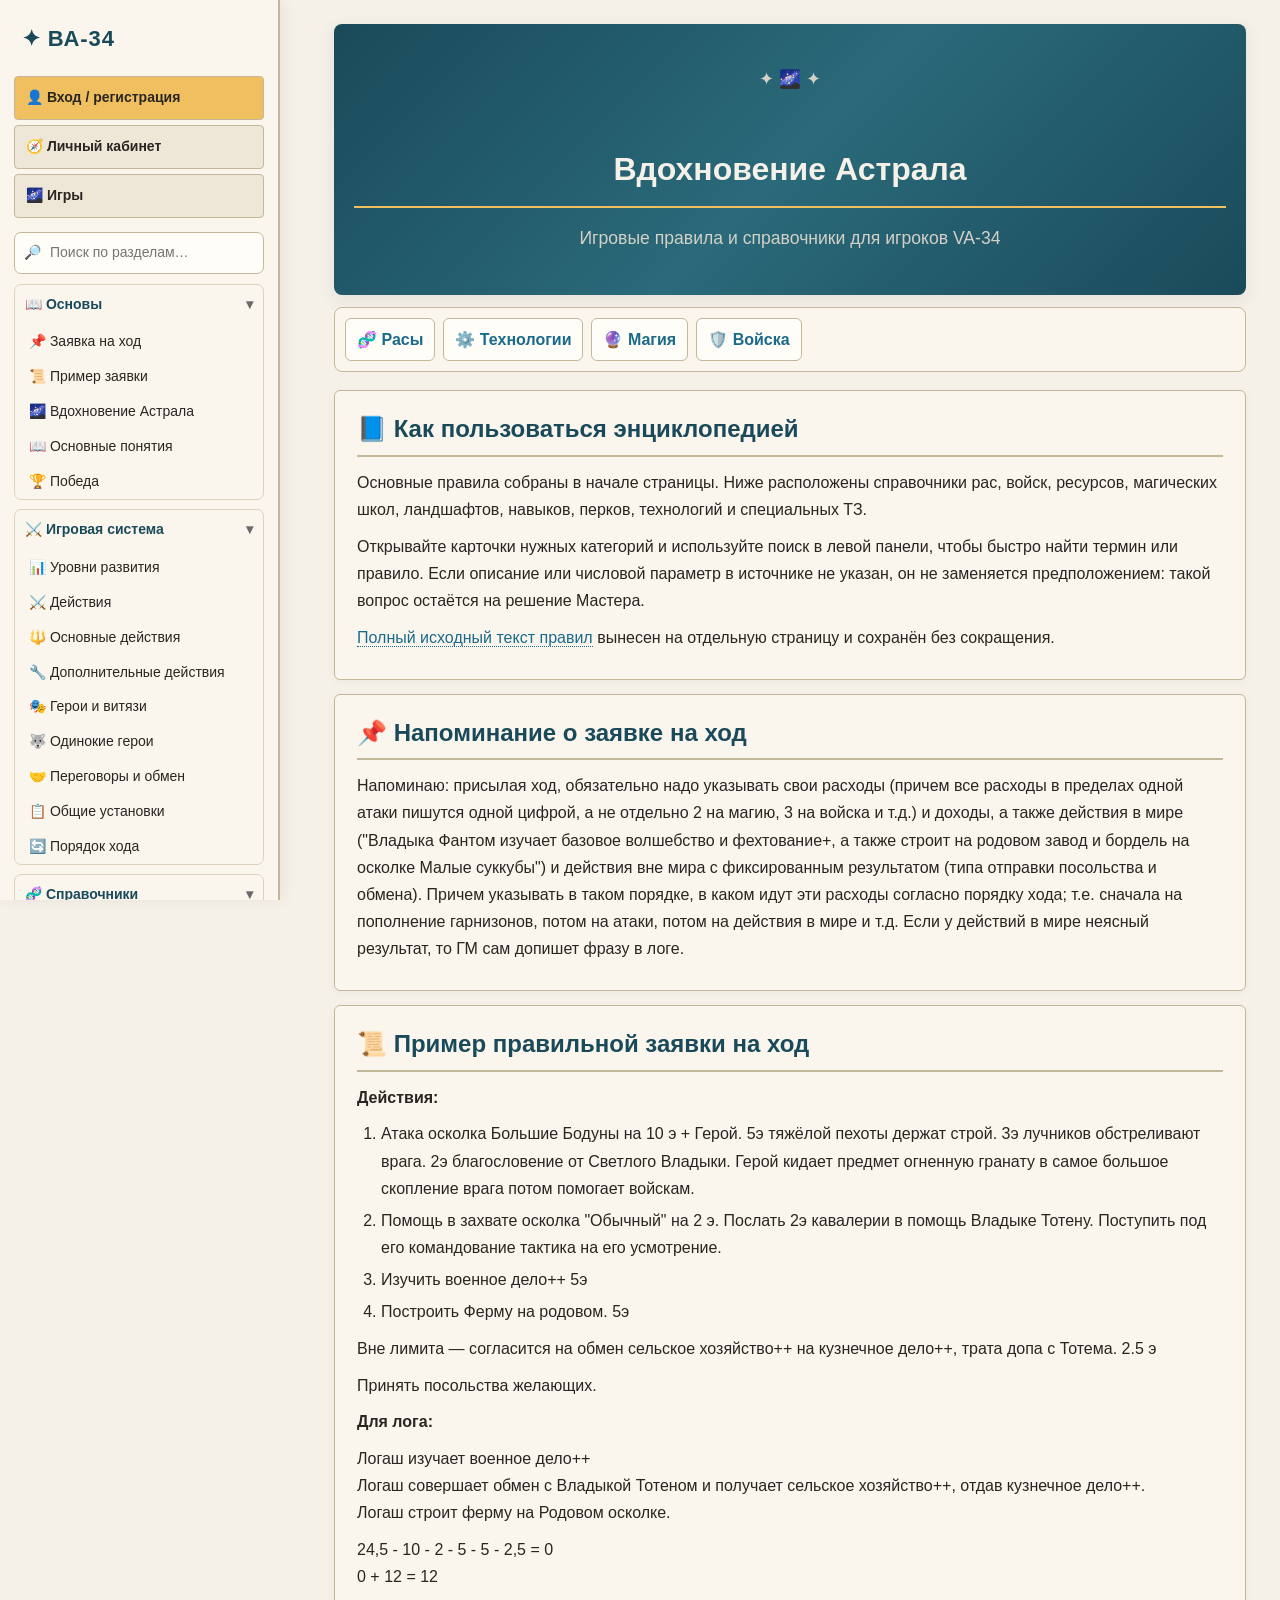
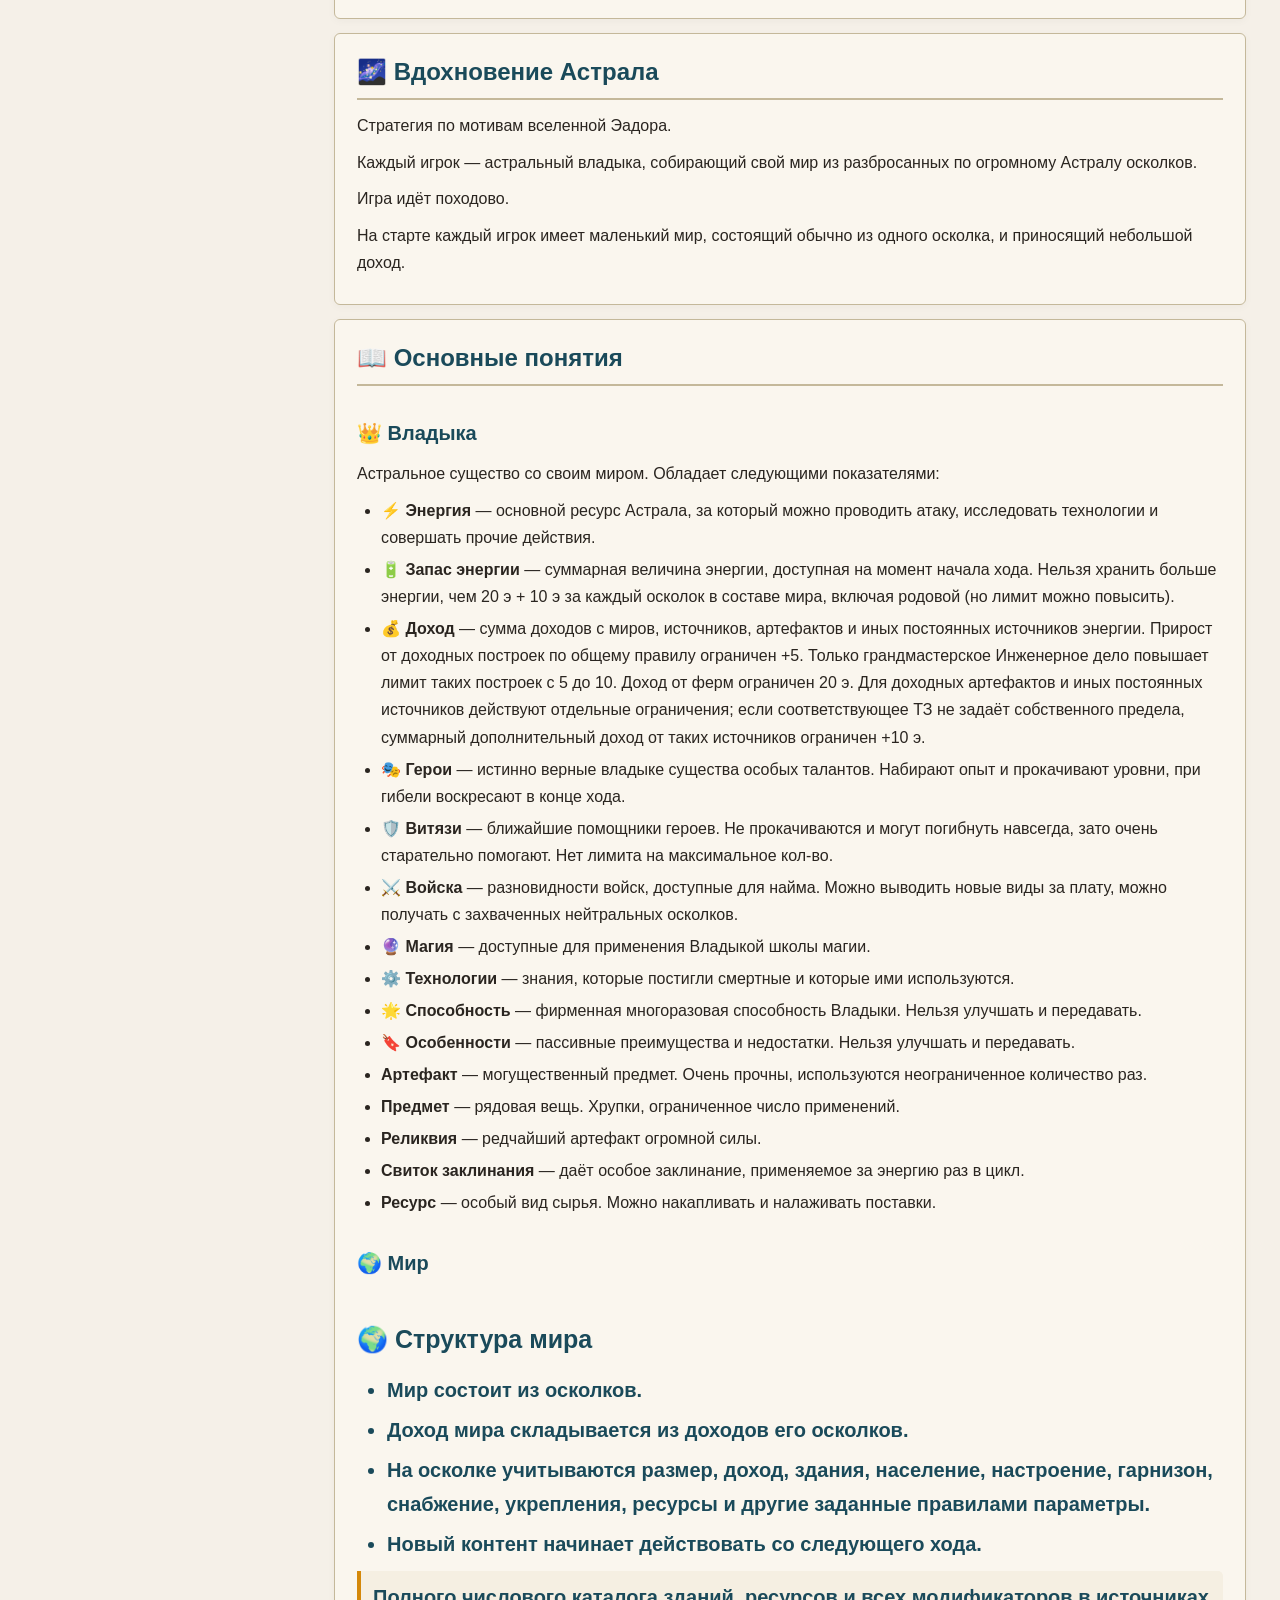
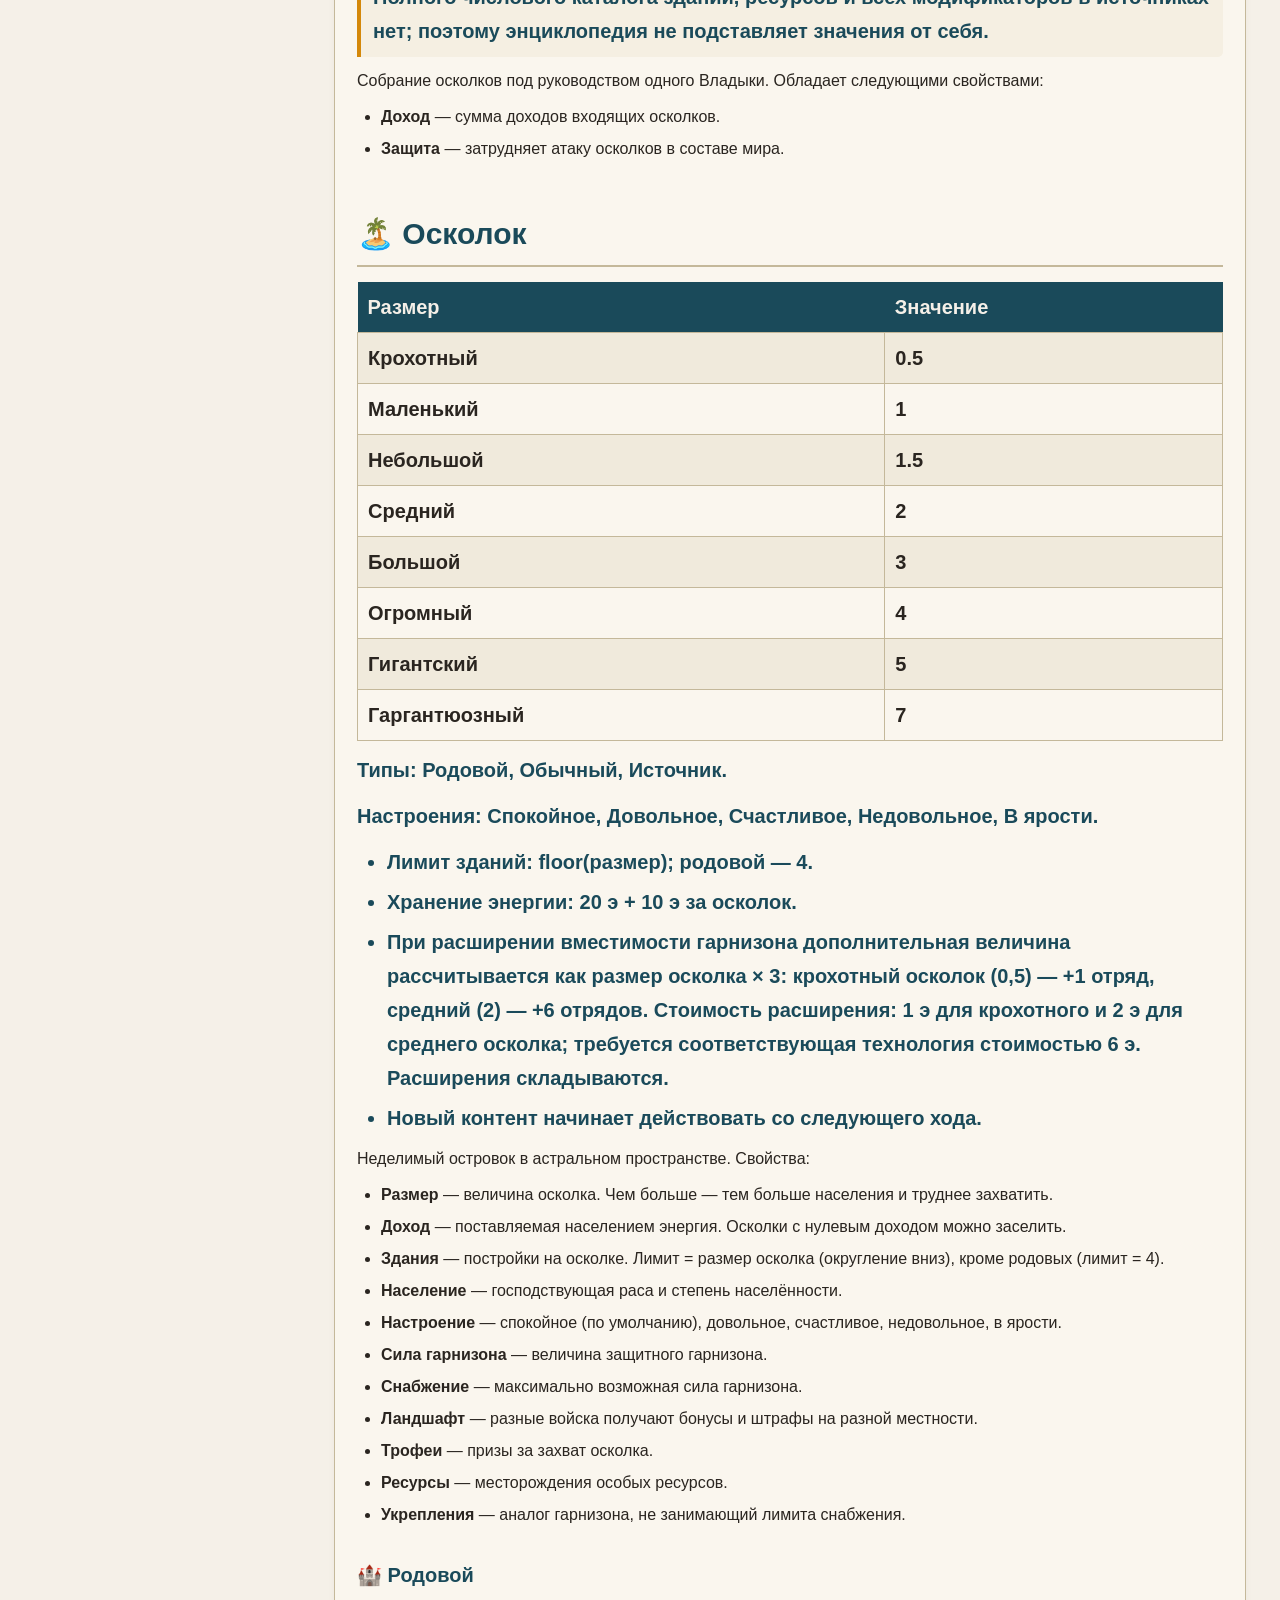
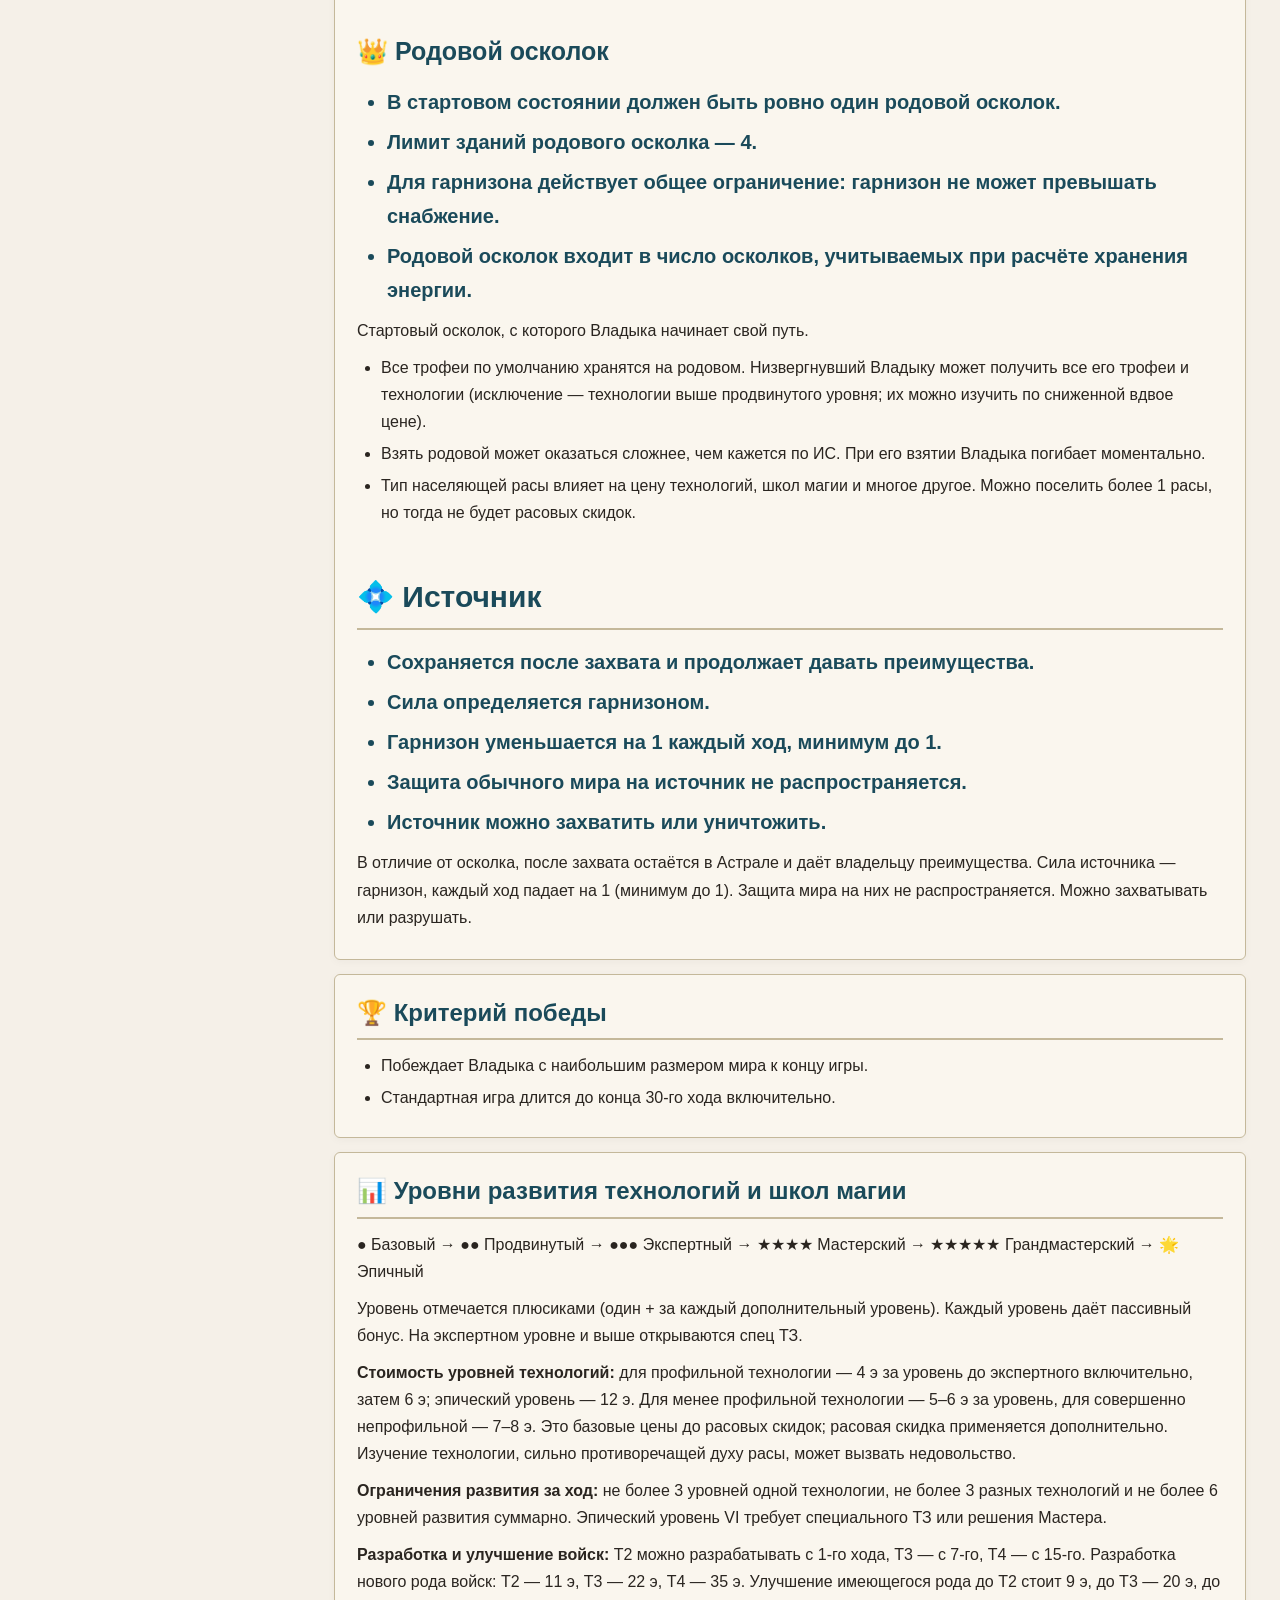
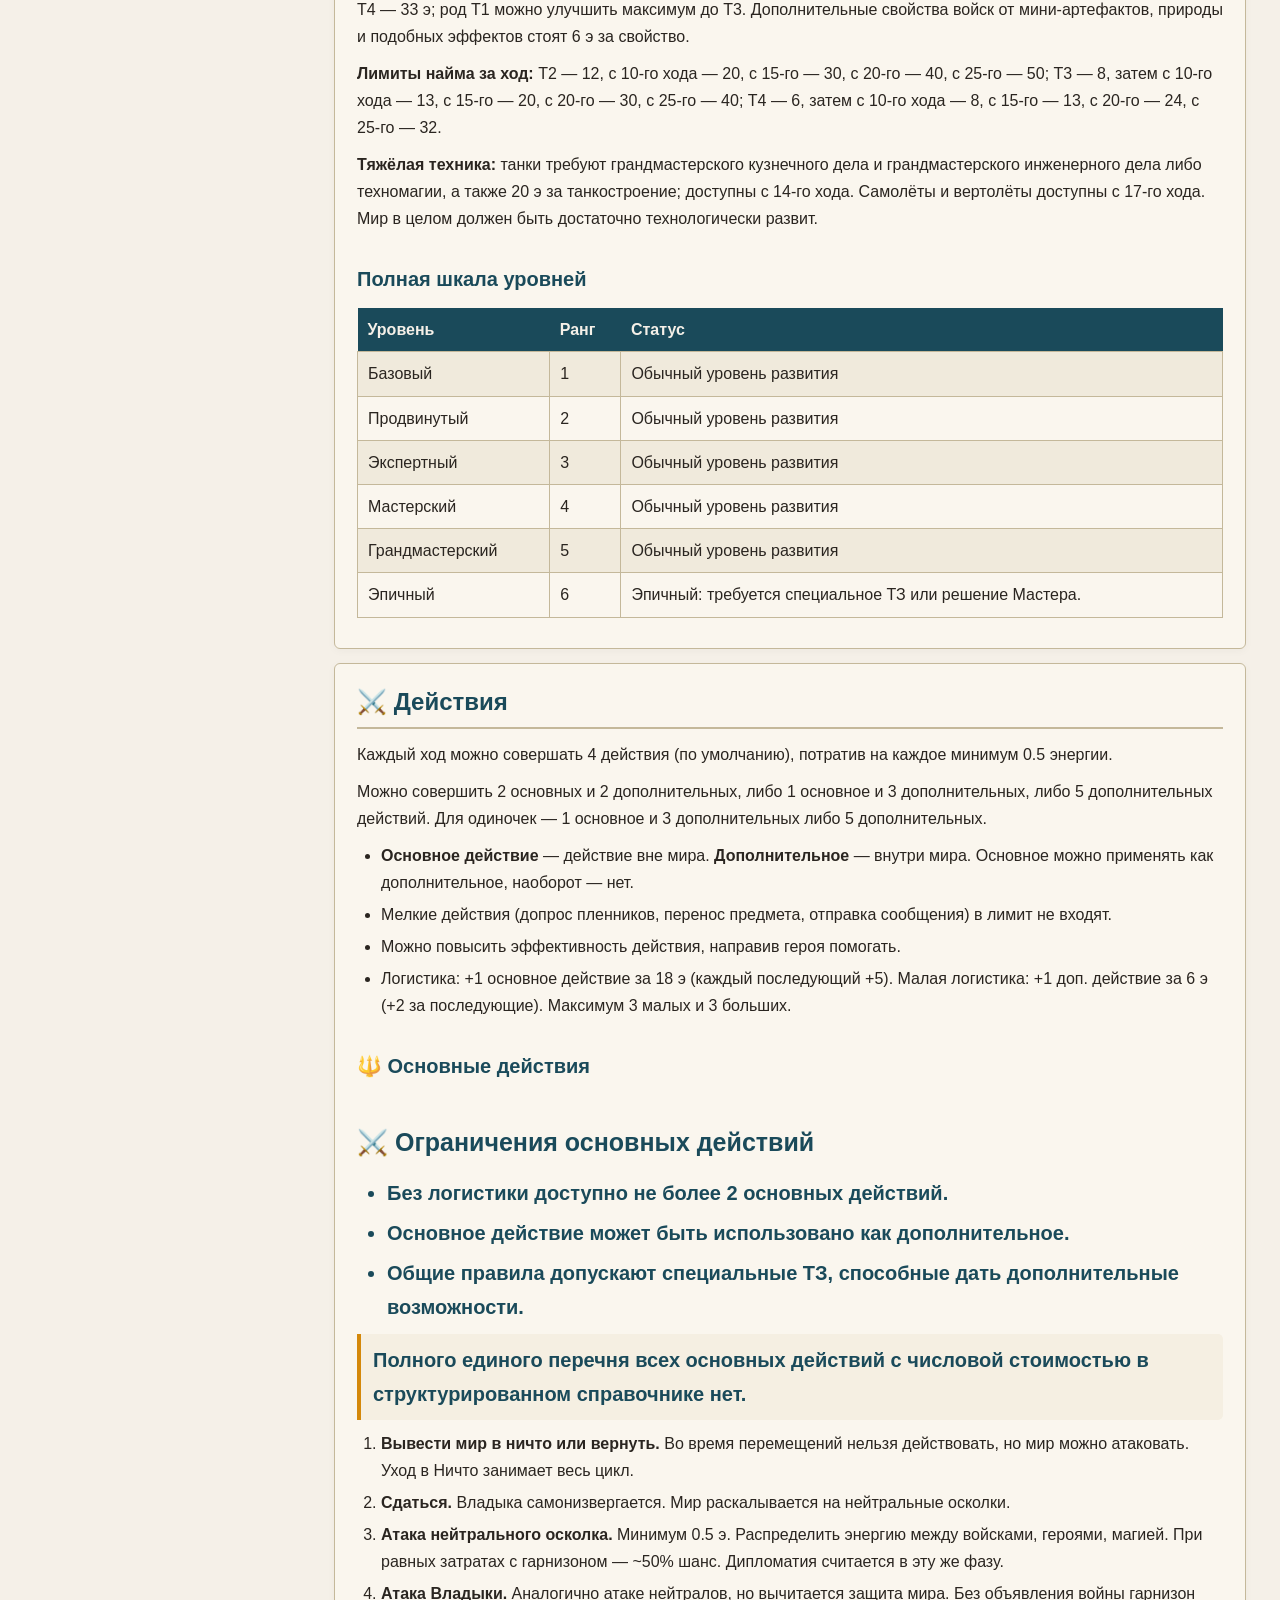
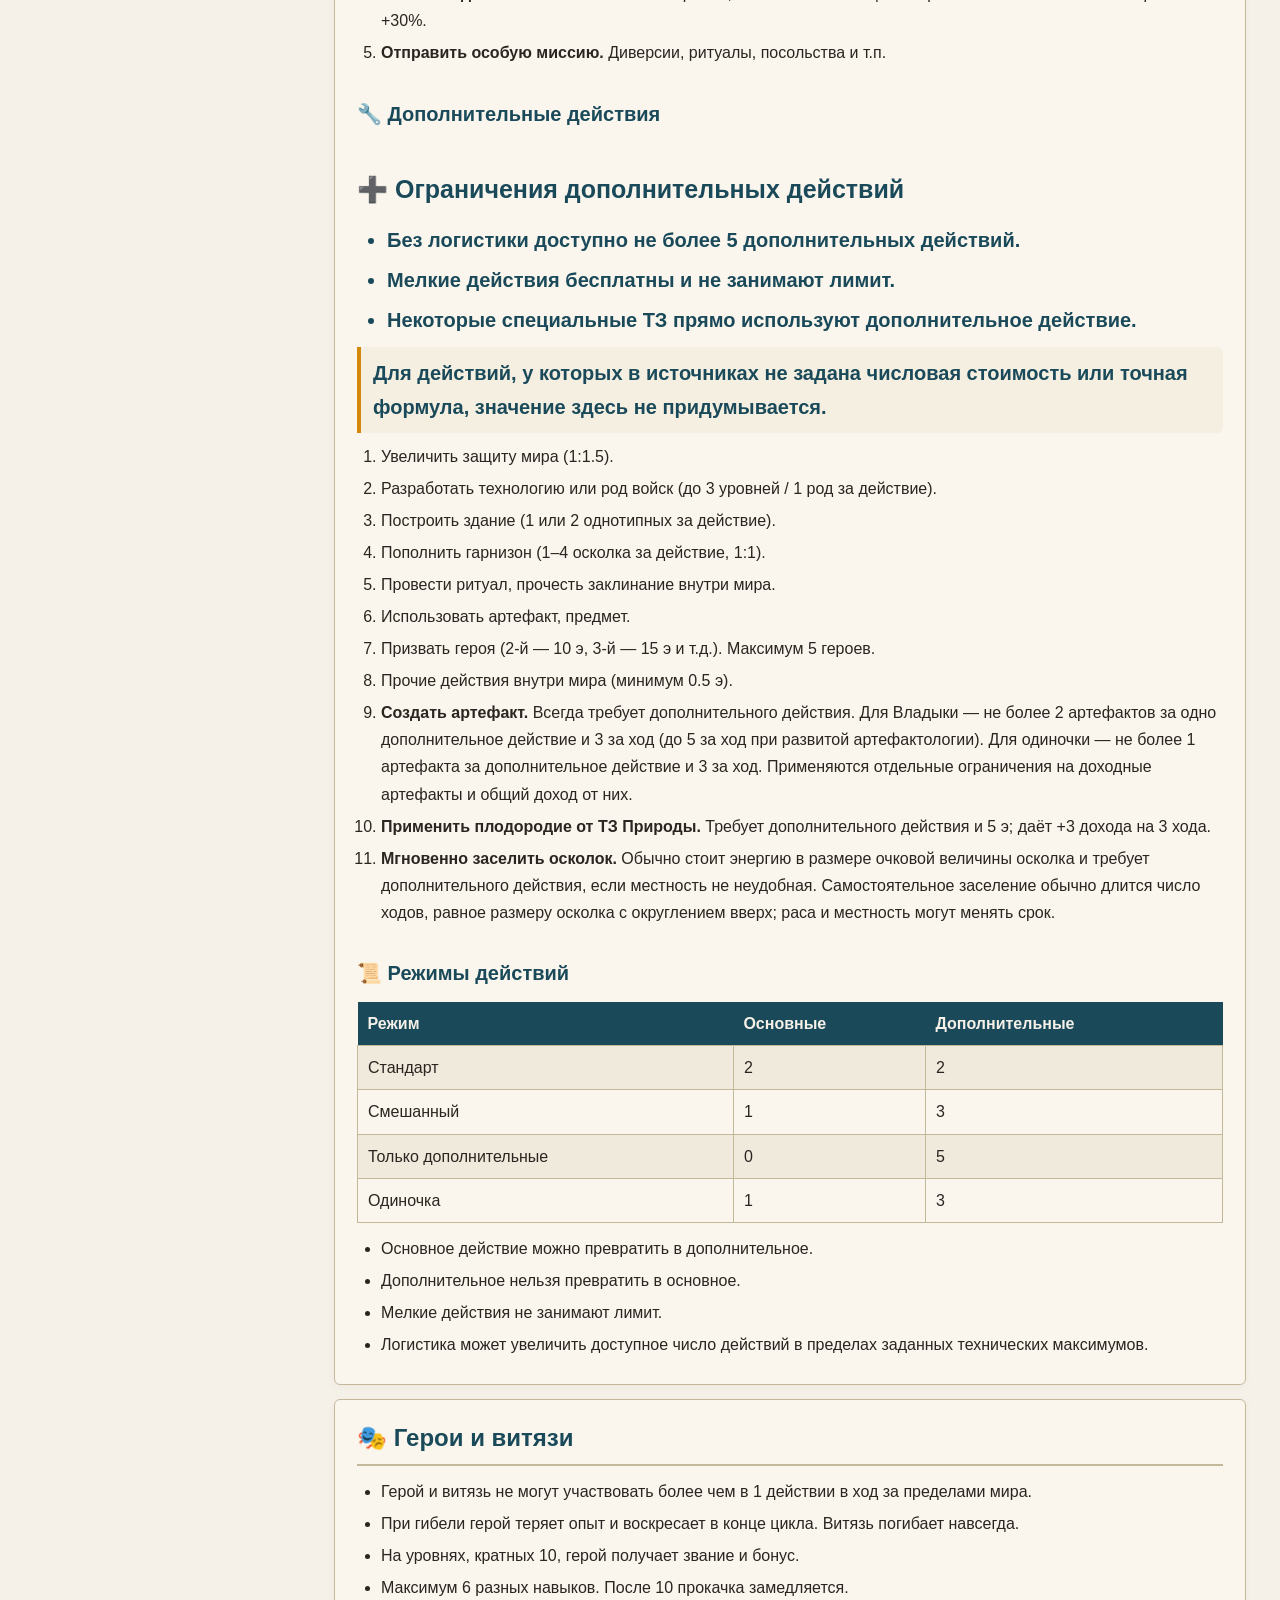
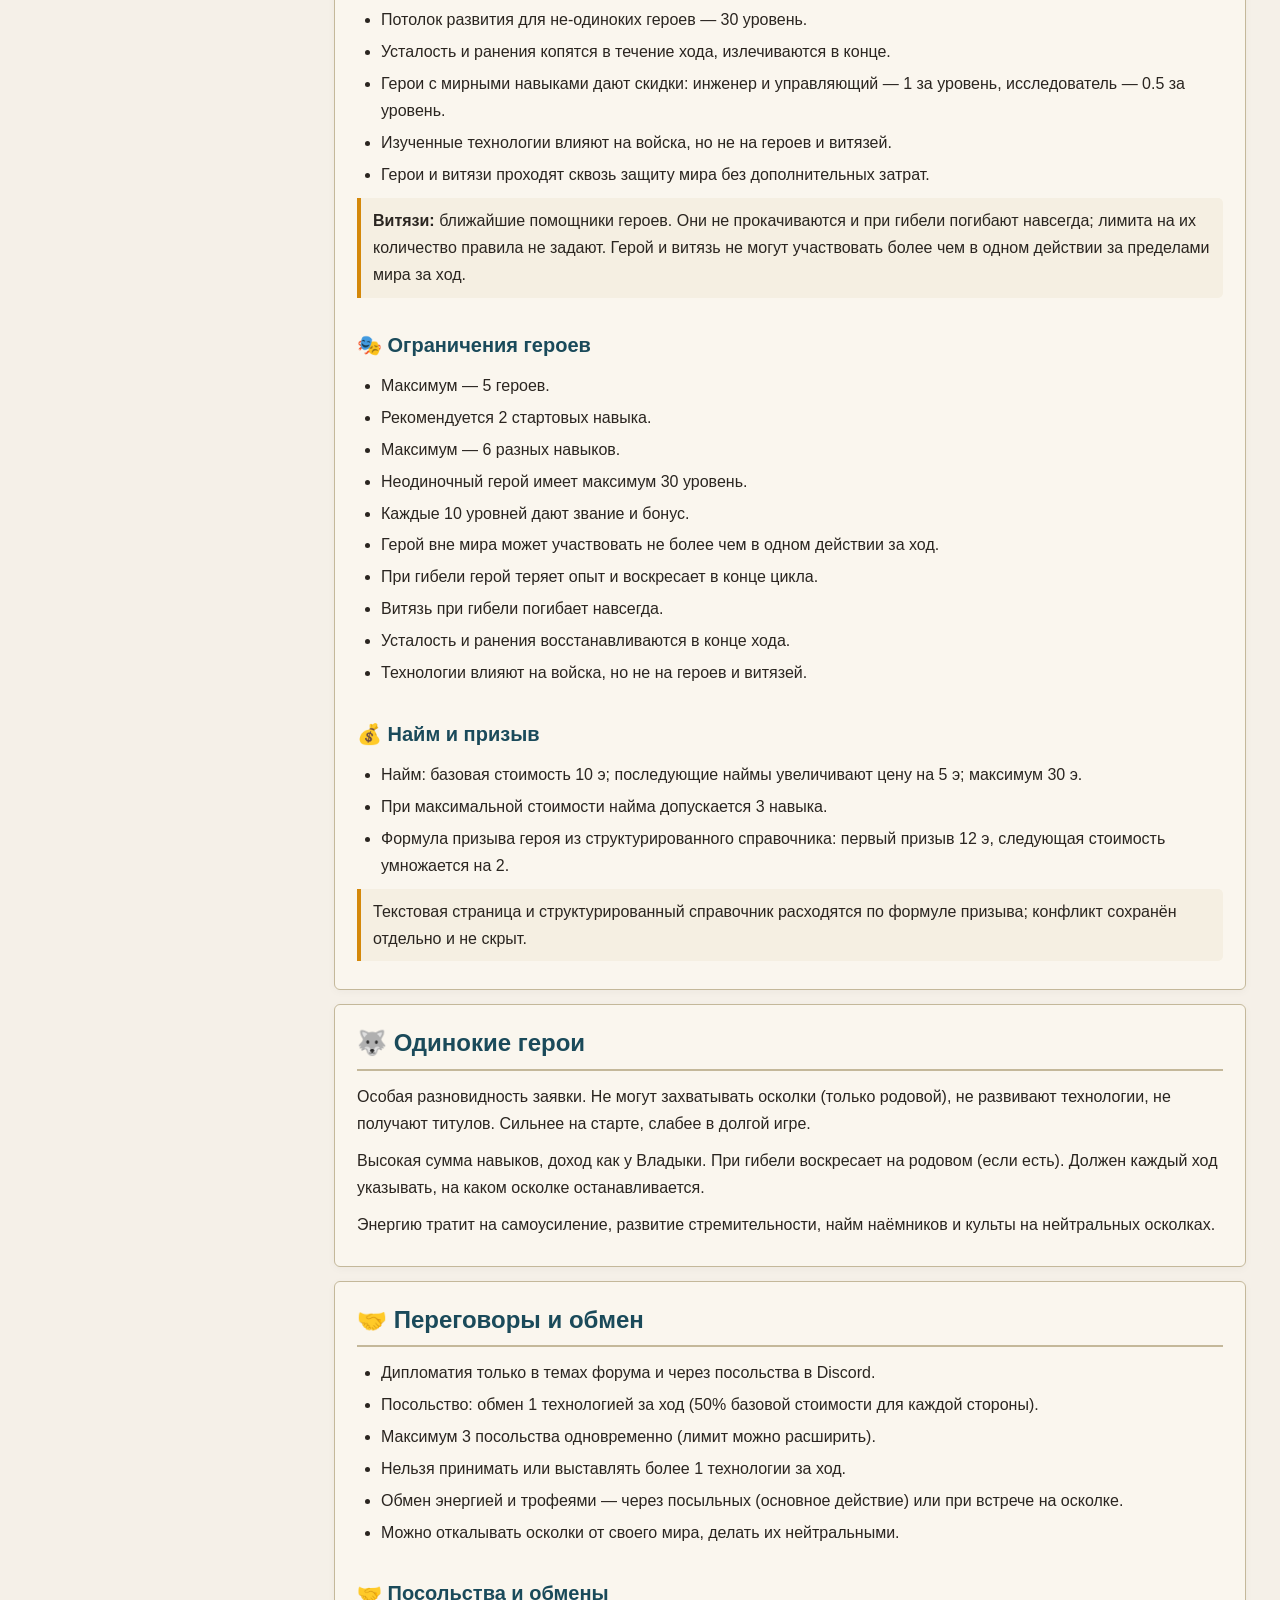
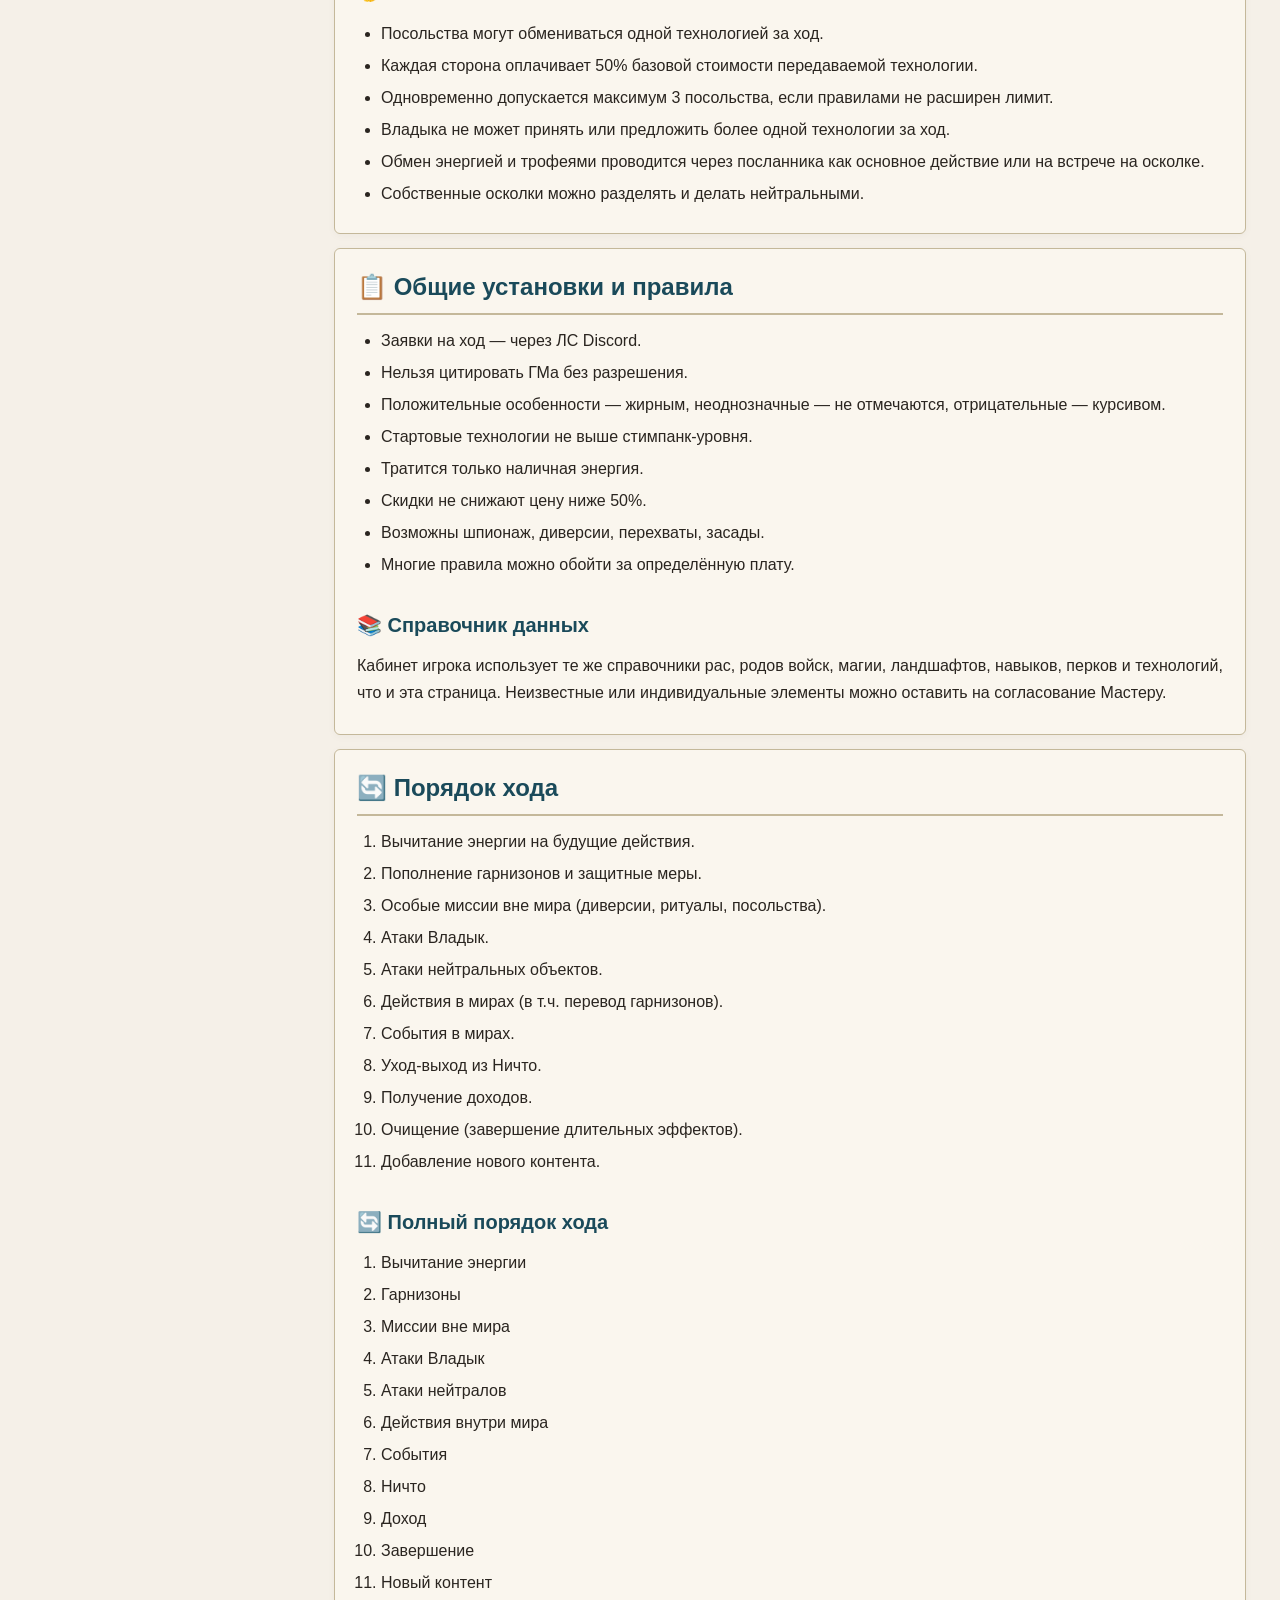
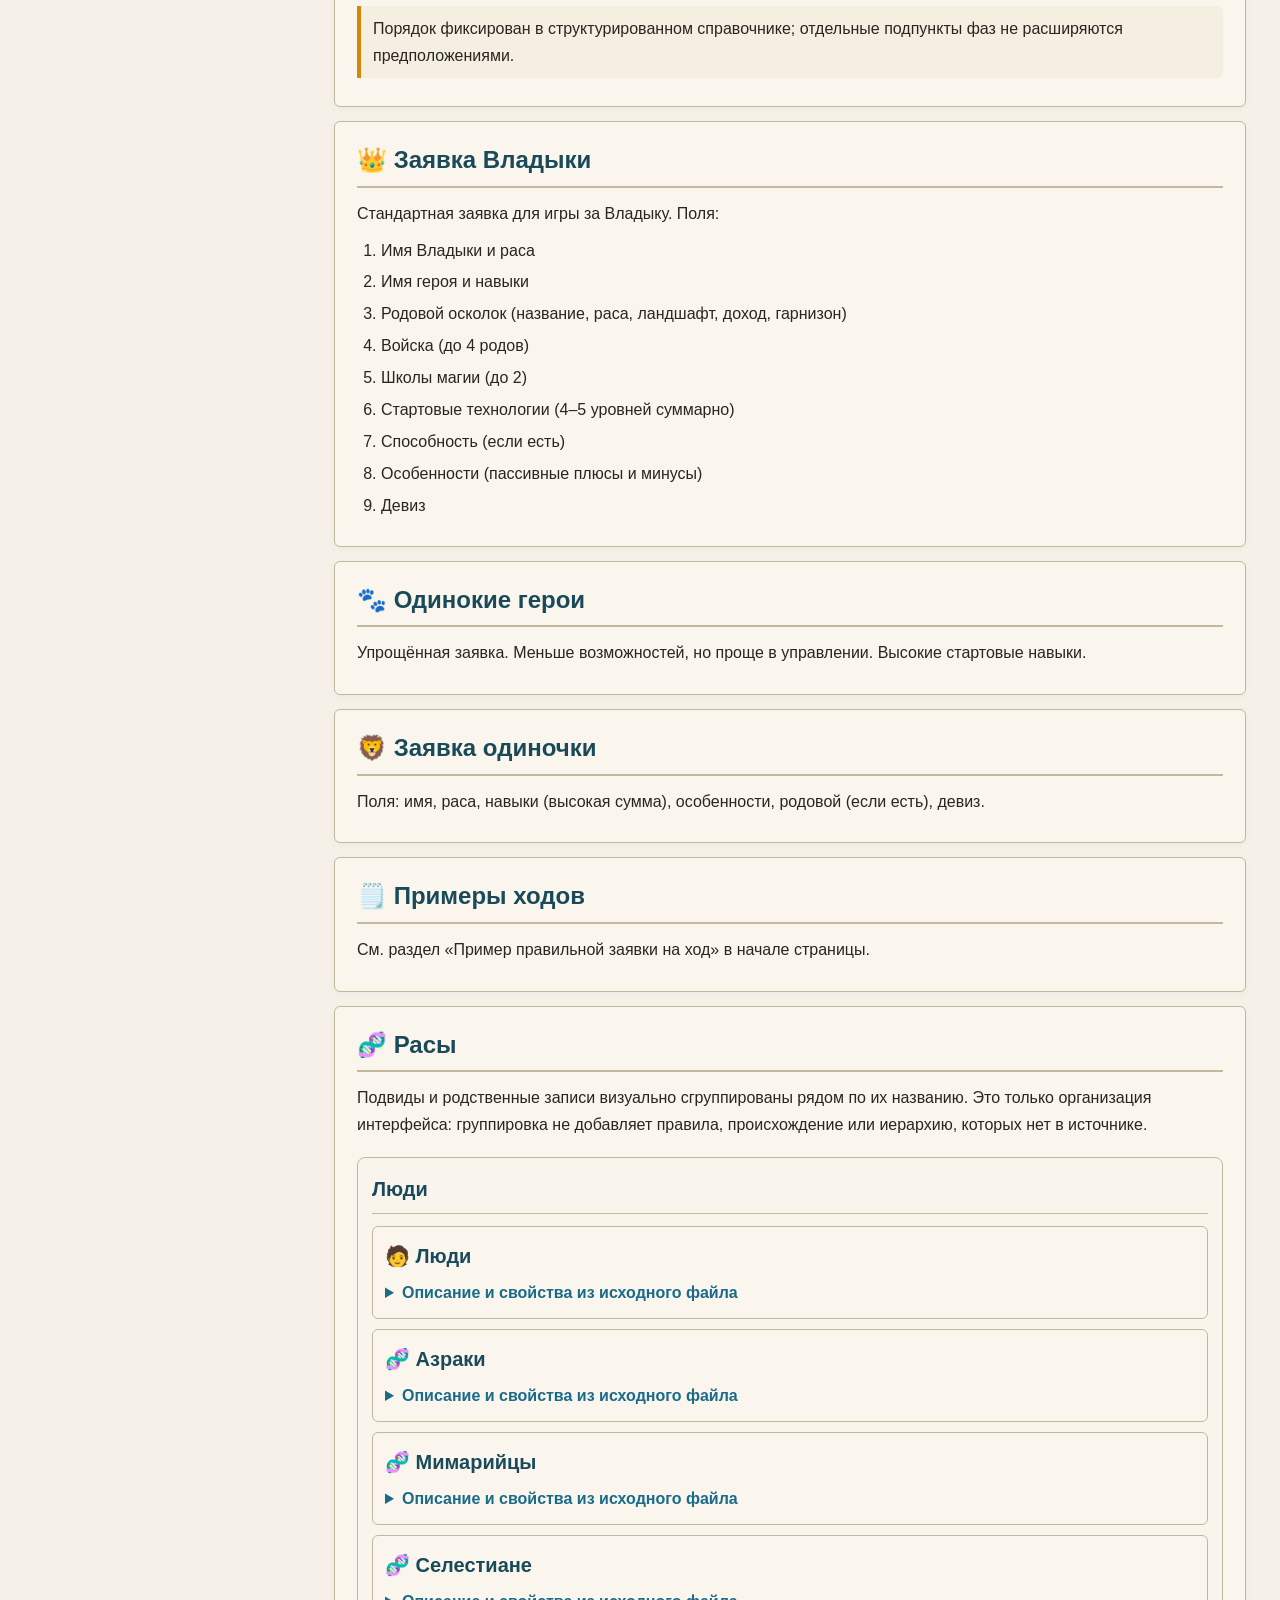
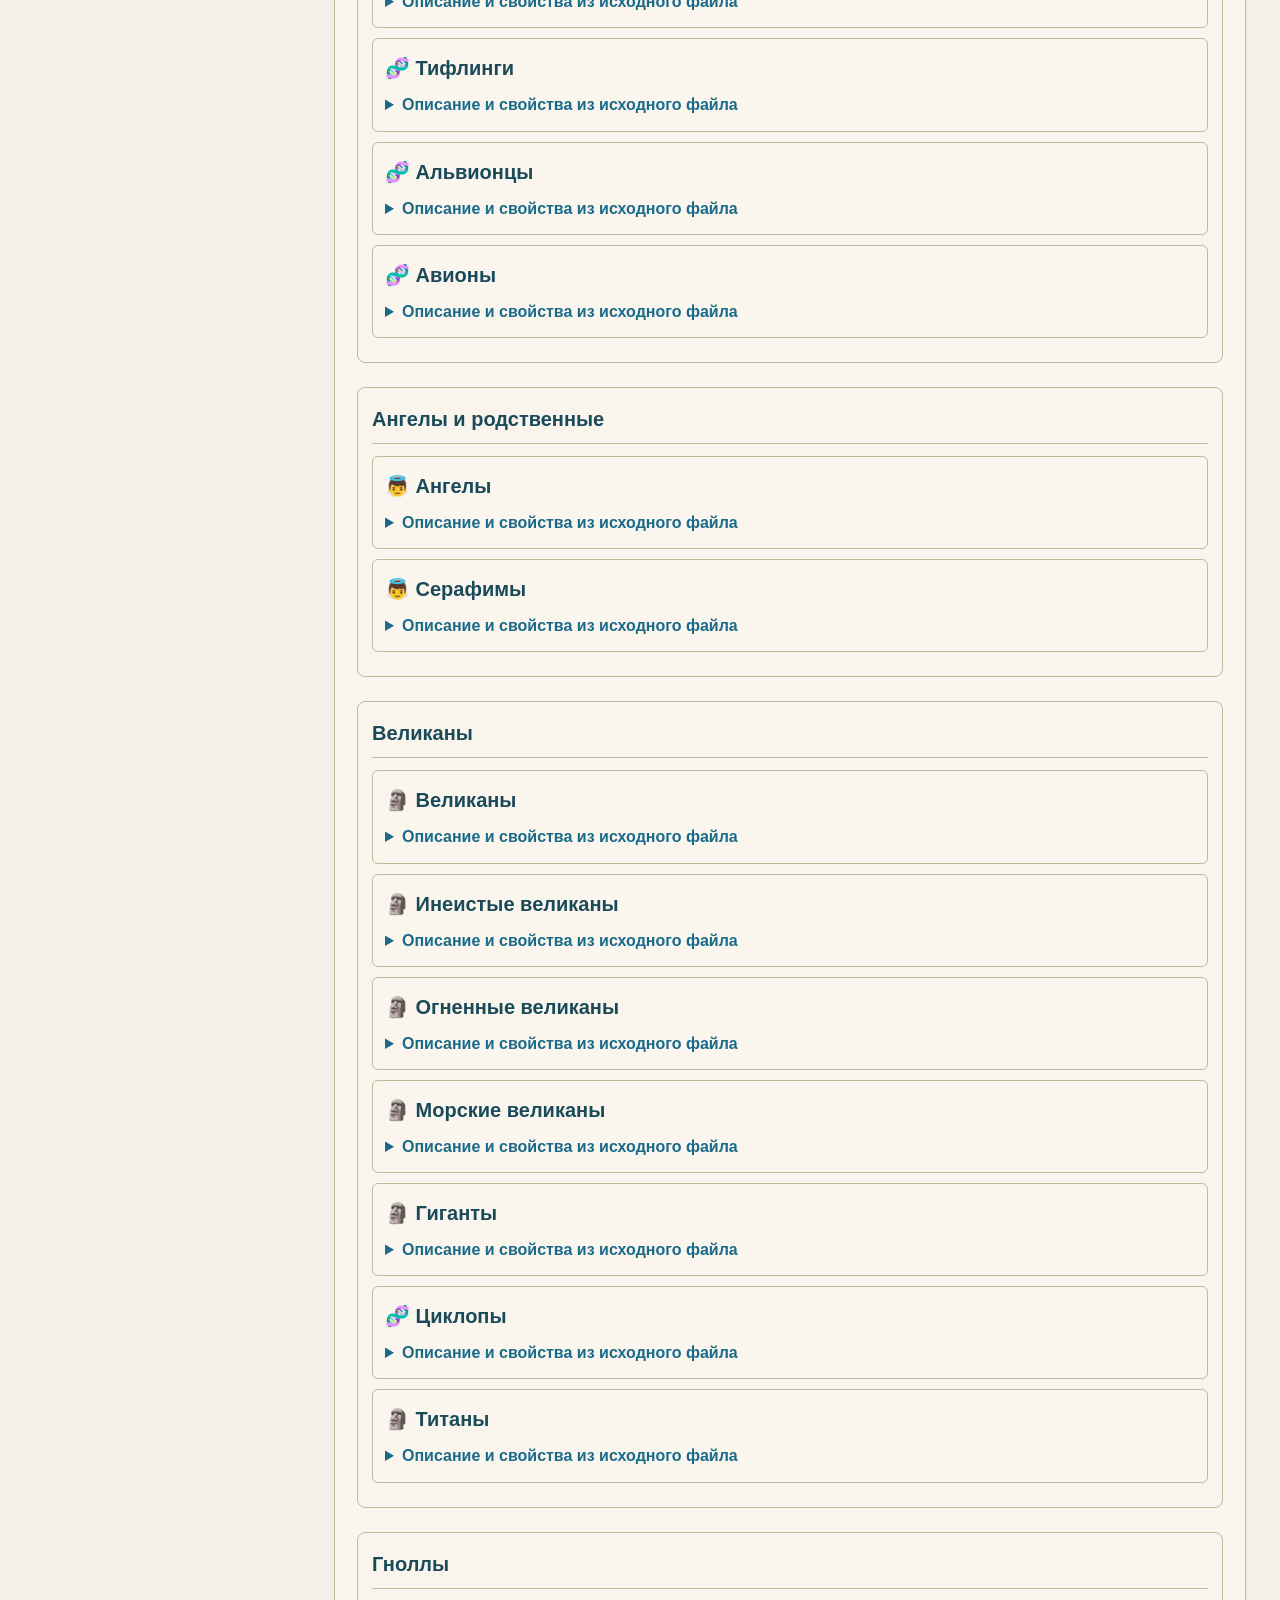
==== index.html @ 95bebc4e "Уточнить правила дохода и обновить версии скриптов" ====
<!DOCTYPE html>
<html lang="ru">
<head>
<meta charset="UTF-8">
<meta name="viewport" content="width=device-width, initial-scale=1.0">
<title>ВА-34 — Энциклопедия игрока</title>
<link rel="stylesheet" href="styles.css">
</head>
<body>
<button class="mobile-nav-toggle" type="button" aria-label="Открыть навигацию" aria-expanded="false">☰</button>

<!-- НАВИГАЦИЯ -->
<nav class="nav-panel">
  <div class="nav-brand">✦ ВА-34</div>
  <a class="nav-action nav-action-primary" href="auth.html">👤 Вход / регистрация</a>
  <a class="nav-action" href="cabinet.html">🧭 Личный кабинет</a>
  <a class="nav-action" href="games.html">🌌 Игры</a>

  <label class="nav-search">
    <span>🔎</span>
    <input id="navSearch" type="search" placeholder="Поиск по разделам…" autocomplete="off">
  </label>
  <div id="navSearchEmpty" class="nav-search-empty">Ничего не найдено</div>

  <details class="nav-group" open>
    <summary>📖 Основы</summary>
    <a href="#reminder">📌 Заявка на ход</a>
    <a href="#example">📜 Пример заявки</a>
    <a href="#intro">🌌 Вдохновение Астрала</a>
    <a href="#concepts">📖 Основные понятия</a>
    <a href="#victory">🏆 Победа</a>
  </details>

  <details class="nav-group" open>
    <summary>⚔️ Игровая система</summary>
    <a href="#techlevels">📊 Уровни развития</a>
    <a href="#actions">⚔️ Действия</a>
    <a href="#mainactions">🔱 Основные действия</a>
    <a href="#extraactions">🔧 Дополнительные действия</a>
    <a href="#heroes">🎭 Герои и витязи</a>
    <a href="#loners">🐺 Одинокие герои</a>
    <a href="#diplo">🤝 Переговоры и обмен</a>
    <a href="#general">📋 Общие установки</a>
    <a href="#order">🔄 Порядок хода</a>
  </details>

  <details class="nav-group" open>
    <summary>🧬 Справочники</summary>
    <a href="#races">🧬 Расы</a>
    <a href="#troops">🛡️ Рода войск</a>
    <a href="#resources">💎 Ресурсы</a>
    <a href="#magic">🔮 Школы магии</a>
    <a href="#terrain">🌲 Ландшафт</a>
    <a href="#skills">⚡ Навыки героев</a>
    <a href="#perks">✨ Перки героев</a>
    <a href="#tech">⚙️ Технологии</a>
    <a href="#special-tz">🧩 Специальные ТЗ</a>
  </details>

  <details class="nav-group">
    <summary>📚 Источники</summary>
    <a href="source.html">📖 Полный исходный текст</a>
  </details>
</nav>

<!-- ОСНОВНОЙ КОНТЕНТ -->
<div class="main-content">

<!-- ШАПКА -->
<div class="header-block">
  <p>✦ 🌌 ✦</p>
  <h1>Вдохновение Астрала</h1>
  <p>Игровые правила и справочники для игроков VA-34</p>
</div><div class="quick-nav" aria-label="Быстрый доступ">
  <a href="#races">🧬 Расы</a>
  <a href="#tech">⚙️ Технологии</a>
  <a href="#magic">🔮 Магия</a>
  <a href="#troops">🛡️ Войска</a>
</div>


<section id="guide" class="section">
<h2>📘 Как пользоваться энциклопедией</h2>
<p>Основные правила собраны в начале страницы. Ниже расположены справочники рас, войск, ресурсов, магических школ, ландшафтов, навыков, перков, технологий и специальных ТЗ.</p>
<p>Открывайте карточки нужных категорий и используйте поиск в левой панели, чтобы быстро найти термин или правило. Если описание или числовой параметр в источнике не указан, он не заменяется предположением: такой вопрос остаётся на решение Мастера.</p>
<p><a href="source.html">Полный исходный текст правил</a> вынесен на отдельную страницу и сохранён без сокращения.</p>
</section>

<!-- НАПОМИНАНИЕ -->
<section id="reminder" class="section">
<h2>📌 Напоминание о заявке на ход</h2>
<p>Напоминаю: присылая ход, обязательно надо указывать свои расходы (причем все расходы в пределах одной атаки пишутся одной цифрой, а не отдельно 2 на магию, 3 на войска и т.д.) и доходы, а также действия в мире ("Владыка Фантом изучает базовое волшебство и фехтование+, а также строит на родовом завод и бордель на осколке Малые суккубы") и действия вне мира с фиксированным результатом (типа отправки посольства и обмена). Причем указывать в таком порядке, в каком идут эти расходы согласно порядку хода; т.е. сначала на пополнение гарнизонов, потом на атаки, потом на действия в мире и т.д. Если у действий в мире неясный результат, то ГМ сам допишет фразу в логе.</p>
</section>

<!-- ПРИМЕР ЗАЯВКИ -->
<section id="example" class="section">
<h2>📜 Пример правильной заявки на ход</h2>
<p><strong>Действия:</strong></p>
<ol>
<li>Атака осколка Большие Бодуны на 10 э + Герой. 5э тяжёлой пехоты держат строй. 3э лучников обстреливают врага. 2э благословение от Светлого Владыки. Герой кидает предмет огненную гранату в самое большое скопление врага потом помогает войскам.</li>
<li>Помощь в захвате осколка "Обычный" на 2 э. Послать 2э кавалерии в помощь Владыке Тотену. Поступить под его командование тактика на его усмотрение.</li>
<li>Изучить военное дело++ 5э</li>
<li>Построить Ферму на родовом. 5э</li>
</ol>
<p>Вне лимита — согласится на обмен сельское хозяйство++ на кузнечное дело++, трата допа с Тотема. 2.5 э</p>
<p>Принять посольства желающих.</p>
<p><strong>Для лога:</strong></p>
<p>Логаш изучает военное дело++<br>
Логаш совершает обмен с Владыкой Тотеном и получает сельское хозяйство++, отдав кузнечное дело++.<br>
Логаш строит ферму на Родовом осколке.</p>
<p>24,5 - 10 - 2 - 5 - 5 - 2,5 = 0<br>
0 + 12 = 12</p>
</section>

<!-- ВВЕДЕНИЕ -->
<section id="intro" class="section">
<h2>🌌 Вдохновение Астрала</h2>
<p>Стратегия по мотивам вселенной Эадора.</p>
<p>Каждый игрок — астральный владыка, собирающий свой мир из разбросанных по огромному Астралу осколков.</p>
<p>Игра идёт походово.</p>
<p>На старте каждый игрок имеет маленький мир, состоящий обычно из одного осколка, и приносящий небольшой доход.</p>
</section>

<!-- ОСНОВНЫЕ ПОНЯТИЯ -->
<section id="concepts" class="section">
<h2>📖 Основные понятия</h2>

<h3 id="lord">👑 Владыка</h3>
<p>Астральное существо со своим миром. Обладает следующими показателями:</p>
<ul>
<li><strong>⚡ Энергия</strong> — основной ресурс Астрала, за который можно проводить атаку, исследовать технологии и совершать прочие действия.</li>
<li><strong>🔋 Запас энергии</strong> — суммарная величина энергии, доступная на момент начала хода. Нельзя хранить больше энергии, чем 20 э + 10 э за каждый осколок в составе мира, включая родовой (но лимит можно повысить).</li>
<li><strong>💰 Доход</strong> — сумма доходов с миров, источников, артефактов и иных постоянных источников энергии. Прирост от доходных построек по общему правилу ограничен +5. Только грандмастерское Инженерное дело повышает лимит таких построек с 5 до 10. Доход от ферм ограничен 20 э. Для доходных артефактов и иных постоянных источников действуют отдельные ограничения; если соответствующее ТЗ не задаёт собственного предела, суммарный дополнительный доход от таких источников ограничен +10 э.</li>
<li><strong>🎭 Герои</strong> — истинно верные владыке существа особых талантов. Набирают опыт и прокачивают уровни, при гибели воскресают в конце хода.</li>
<li><strong>🛡️ Витязи</strong> — ближайшие помощники героев. Не прокачиваются и могут погибнуть навсегда, зато очень старательно помогают. Нет лимита на максимальное кол-во.</li>
<li><strong>⚔️ Войска</strong> — разновидности войск, доступные для найма. Можно выводить новые виды за плату, можно получать с захваченных нейтральных осколков.</li>
<li><strong>🔮 Магия</strong> — доступные для применения Владыкой школы магии.</li>
<li><strong>⚙️ Технологии</strong> — знания, которые постигли смертные и которые ими используются.</li>
<li><strong>🌟 Способность</strong> — фирменная многоразовая способность Владыки. Нельзя улучшать и передавать.</li>
<li><strong>🔖 Особенности</strong> — пассивные преимущества и недостатки. Нельзя улучшать и передавать.</li>
<li><strong>Артефакт</strong> — могущественный предмет. Очень прочны, используются неограниченное количество раз.</li>
<li><strong>Предмет</strong> — рядовая вещь. Хрупки, ограниченное число применений.</li>
<li><strong>Реликвия</strong> — редчайший артефакт огромной силы.</li>
<li><strong>Свиток заклинания</strong> — даёт особое заклинание, применяемое за энергию раз в цикл.</li>
<li><strong>Ресурс</strong> — особый вид сырья. Можно накапливать и налаживать поставки.</li>
</ul>

<h3 id="world">🌍 Мир</h3>
<p>Собрание осколков под руководством одного Владыки. Обладает следующими свойствами:</p>
<ul>
<li><strong>Доход</strong> — сумма доходов входящих осколков.</li>
<li><strong>Защита</strong> — затрудняет атаку осколков в составе мира.</li>
</ul>

<h3 id="shard">🏝️ Осколок</h3>
<p>Неделимый островок в астральном пространстве. Свойства:</p>
<ul>
<li><strong>Размер</strong> — величина осколка. Чем больше — тем больше населения и труднее захватить.</li>
<li><strong>Доход</strong> — поставляемая населением энергия. Осколки с нулевым доходом можно заселить.</li>
<li><strong>Здания</strong> — постройки на осколке. Лимит = размер осколка (округление вниз), кроме родовых (лимит = 4).</li>
<li><strong>Население</strong> — господствующая раса и степень населённости.</li>
<li><strong>Настроение</strong> — спокойное (по умолчанию), довольное, счастливое, недовольное, в ярости.</li>
<li><strong>Сила гарнизона</strong> — величина защитного гарнизона.</li>
<li><strong>Снабжение</strong> — максимально возможная сила гарнизона.</li>
<li><strong>Ландшафт</strong> — разные войска получают бонусы и штрафы на разной местности.</li>
<li><strong>Трофеи</strong> — призы за захват осколка.</li>
<li><strong>Ресурсы</strong> — месторождения особых ресурсов.</li>
<li><strong>Укрепления</strong> — аналог гарнизона, не занимающий лимита снабжения.</li>
</ul>

<h3 id="ancestral">🏰 Родовой</h3>
<p>Стартовый осколок, с которого Владыка начинает свой путь.</p>
<ul>
<li>Все трофеи по умолчанию хранятся на родовом. Низвергнувший Владыку может получить все его трофеи и технологии (исключение — технологии выше продвинутого уровня; их можно изучить по сниженной вдвое цене).</li>
<li>Взять родовой может оказаться сложнее, чем кажется по ИС. При его взятии Владыка погибает моментально.</li>
<li>Тип населяющей расы влияет на цену технологий, школ магии и многое другое. Можно поселить более 1 расы, но тогда не будет расовых скидок.</li>
</ul>

<h3 id="source">💠 Источник</h3>
<p>В отличие от осколка, после захвата остаётся в Астрале и даёт владельцу преимущества. Сила источника — гарнизон, каждый ход падает на 1 (минимум до 1). Защита мира на них не распространяется. Можно захватывать или разрушать.</p>
</section>

<!-- КРИТЕРИИ ПОБЕДЫ -->
<section id="victory" class="section">
<h2>🏆 Критерии победы</h2>
<p>Победителем объявляется обладатель максимальных размеров мира на момент окончания игры. По умолчанию игра длится до 30 хода включительно.</p>
<table>
<tr><th>Осколок</th><th>Размер</th></tr>
<tr><td>Крохотный</td><td>0.5</td></tr>
<tr><td>Маленький</td><td>1</td></tr>
<tr><td>Небольшой</td><td>1.5</td></tr>
<tr><td>Средний</td><td>2</td></tr>
<tr><td>Большой</td><td>3</td></tr>
<tr><td>Огромный</td><td>4</td></tr>
<tr><td>Гигантский</td><td>5</td></tr>
<tr><td>Гаргантюозный</td><td>7</td></tr>
</table>
</section>

<!-- УРОВНИ ТЕХНОЛОГИЙ -->
<section id="techlevels" class="section">
<h2>📊 Уровни развития технологий и школ магии</h2>
<p>● Базовый → ●● Продвинутый → ●●● Экспертный → ★★★★ Мастерский → ★★★★★ Грандмастерский → 🌟 Эпичный</p>
<p>Уровень отмечается плюсиками (один + за каждый дополнительный уровень). Каждый уровень даёт пассивный бонус. На экспертном уровне и выше открываются спец ТЗ.</p>
<p><strong>Стоимость уровней технологий:</strong> для профильной технологии — 4 э за уровень до экспертного включительно, затем 6 э; эпический уровень — 12 э. Для менее профильной технологии — 5–6 э за уровень, для совершенно непрофильной — 7–8 э. Это базовые цены до расовых скидок; расовая скидка применяется дополнительно. Изучение технологии, сильно противоречащей духу расы, может вызвать недовольство.</p>
<p><strong>Ограничения развития за ход:</strong> не более 3 уровней одной технологии, не более 3 разных технологий и не более 6 уровней развития суммарно. Эпический уровень VI требует специального ТЗ или решения Мастера.</p>
<p><strong>Разработка и улучшение войск:</strong> Т2 можно разрабатывать с 1-го хода, Т3 — с 7-го, Т4 — с 15-го. Разработка нового рода войск: Т2 — 11 э, Т3 — 22 э, Т4 — 35 э. Улучшение имеющегося рода до Т2 стоит 9 э, до Т3 — 20 э, до Т4 — 33 э; род Т1 можно улучшить максимум до Т3. Дополнительные свойства войск от мини-артефактов, природы и подобных эффектов стоят 6 э за свойство.</p>
<p><strong>Лимиты найма за ход:</strong> Т2 — 12, с 10-го хода — 20, с 15-го — 30, с 20-го — 40, с 25-го — 50; Т3 — 8, затем с 10-го хода — 13, с 15-го — 20, с 20-го — 30, с 25-го — 40; Т4 — 6, затем с 10-го хода — 8, с 15-го — 13, с 20-го — 24, с 25-го — 32.</p>
<p><strong>Тяжёлая техника:</strong> танки требуют грандмастерского кузнечного дела и грандмастерского инженерного дела либо техномагии, а также 20 э за танкостроение; доступны с 14-го хода. Самолёты и вертолёты доступны с 17-го хода. Мир в целом должен быть достаточно технологически развит.</p>
</section>

<!-- ДЕЙСТВИЯ -->
<section id="actions" class="section">
<h2>⚔️ Действия</h2>
<p>Каждый ход можно совершать 4 действия (по умолчанию), потратив на каждое минимум 0.5 энергии.</p>
<p>Можно совершить 2 основных и 2 дополнительных, либо 1 основное и 3 дополнительных, либо 5 дополнительных действий. Для одиночек — 1 основное и 3 дополнительных либо 5 дополнительных.</p>
<ul>
<li><strong>Основное действие</strong> — действие вне мира. <strong>Дополнительное</strong> — внутри мира. Основное можно применять как дополнительное, наоборот — нет.</li>
<li>Мелкие действия (допрос пленников, перенос предмета, отправка сообщения) в лимит не входят.</li>
<li>Можно повысить эффективность действия, направив героя помогать.</li>
<li>Логистика: +1 основное действие за 18 э (каждый последующий +5). Малая логистика: +1 доп. действие за 6 э (+2 за последующие). Максимум 3 малых и 3 больших.</li>
</ul>

<h3 id="mainactions">🔱 Основные действия</h3>
<ol>
<li><strong>Вывести мир в ничто или вернуть.</strong> Во время перемещений нельзя действовать, но мир можно атаковать. Уход в Ничто занимает весь цикл.</li>
<li><strong>Сдаться.</strong> Владыка самонизвергается. Мир раскалывается на нейтральные осколки.</li>
<li><strong>Атака нейтрального осколка.</strong> Минимум 0.5 э. Распределить энергию между войсками, героями, магией. При равных затратах с гарнизоном — ~50% шанс. Дипломатия считается в эту же фазу.</li>
<li><strong>Атака Владыки.</strong> Аналогично атаке нейтралов, но вычитается защита мира. Без объявления войны гарнизон +30%.</li>
<li><strong>Отправить особую миссию.</strong> Диверсии, ритуалы, посольства и т.п.</li>
</ol>

<h3 id="extraactions">🔧 Дополнительные действия</h3>
<ol>
<li>Увеличить защиту мира (1:1.5).</li>
<li>Разработать технологию или род войск (до 3 уровней / 1 род за действие).</li>
<li>Построить здание (1 или 2 однотипных за действие).</li>
<li>Пополнить гарнизон (1–4 осколка за действие, 1:1).</li>
<li>Провести ритуал, прочесть заклинание внутри мира.</li>
<li>Использовать артефакт, предмет.</li>
<li>Призвать героя (2-й — 10 э, 3-й — 15 э и т.д.). Максимум 5 героев.</li>
<li>Прочие действия внутри мира (минимум 0.5 э).</li>
<li><strong>Создать артефакт.</strong> Всегда требует дополнительного действия. Для Владыки — не более 2 артефактов за одно дополнительное действие и 3 за ход (до 5 за ход при развитой артефактологии). Для одиночки — не более 1 артефакта за дополнительное действие и 3 за ход. Применяются отдельные ограничения на доходные артефакты и общий доход от них.</li>
<li><strong>Применить плодородие от ТЗ Природы.</strong> Требует дополнительного действия и 5 э; даёт +3 дохода на 3 хода.</li>
<li><strong>Мгновенно заселить осколок.</strong> Обычно стоит энергию в размере очковой величины осколка и требует дополнительного действия, если местность не неудобная. Самостоятельное заселение обычно длится число ходов, равное размеру осколка с округлением вверх; раса и местность могут менять срок.</li>
</ol>
</section>

<!-- ГЕРОИ -->
<section id="heroes" class="section">
<h2>🎭 Герои и витязи</h2>
<ul>
<li>Герой и витязь не могут участвовать более чем в 1 действии в ход за пределами мира.</li>
<li>При гибели герой теряет опыт и воскресает в конце цикла. Витязь погибает навсегда.</li>
<li>На уровнях, кратных 10, герой получает звание и бонус.</li>
<li>Максимум 6 разных навыков. После 10 прокачка замедляется.</li>
<li>Потолок развития для не-одиноких героев — 30 уровень.</li>
<li>Усталость и ранения копятся в течение хода, излечиваются в конце.</li>
<li>Герои с мирными навыками дают скидки: инженер и управляющий — 1 за уровень, исследователь — 0.5 за уровень.</li>
<li>Изученные технологии влияют на войска, но не на героев и витязей.</li>
<li>Герои и витязи проходят сквозь защиту мира без дополнительных затрат.</li>
</ul>
</section>

<!-- ОДИНОКИЕ ГЕРОИ -->
<section id="loners" class="section">
<h2>🐺 Одинокие герои</h2>
<p>Особая разновидность заявки. Не могут захватывать осколки (только родовой), не развивают технологии, не получают титулов. Сильнее на старте, слабее в долгой игре.</p>
<p>Высокая сумма навыков, доход как у Владыки. При гибели воскресает на родовом (если есть). Должен каждый ход указывать, на каком осколке останавливается.</p>
<p>Энергию тратит на самоусиление, развитие стремительности, найм наёмников и культы на нейтральных осколках.</p>
</section>

<!-- ПЕРЕГОВОРЫ -->
<section id="diplo" class="section">
<h2>🤝 Переговоры и обмен</h2>
<ul>
<li>Дипломатия только в темах форума и через посольства в Discord.</li>
<li>Посольство: обмен 1 технологией за ход (50% базовой стоимости для каждой стороны).</li>
<li>Максимум 3 посольства одновременно (лимит можно расширить).</li>
<li>Нельзя принимать или выставлять более 1 технологии за ход.</li>
<li>Обмен энергией и трофеями — через посыльных (основное действие) или при встрече на осколке.</li>
<li>Можно откалывать осколки от своего мира, делать их нейтральными.</li>
</ul>
</section>

<!-- ОБЩИЕ УСТАНОВКИ -->
<section id="general" class="section">
<h2>📋 Общие установки и правила</h2>
<ul>
<li>Заявки на ход — через ЛС Discord.</li>
<li>Нельзя цитировать ГМа без разрешения.</li>
<li>Положительные особенности — жирным, неоднозначные — не отмечаются, отрицательные — курсивом.</li>
<li>Стартовые технологии не выше стимпанк-уровня.</li>
<li>Тратится только наличная энергия.</li>
<li>Скидки не снижают цену ниже 50%.</li>
<li>Возможны шпионаж, диверсии, перехваты, засады.</li>
<li>Многие правила можно обойти за определённую плату.</li>
</ul>
</section>

<!-- ПОРЯДОК ХОДА -->
<section id="order" class="section">
<h2>🔄 Порядок хода</h2>
<ol>
<li>Вычитание энергии на будущие действия.</li>
<li>Пополнение гарнизонов и защитные меры.</li>
<li>Особые миссии вне мира (диверсии, ритуалы, посольства).</li>
<li>Атаки Владык.</li>
<li>Атаки нейтральных объектов.</li>
<li>Действия в мирах (в т.ч. перевод гарнизонов).</li>
<li>События в мирах.</li>
<li>Уход-выход из Ничто.</li>
<li>Получение доходов.</li>
<li>Очищение (завершение длительных эффектов).</li>
<li>Добавление нового контента.</li>
</ol>
</section>

<!-- ЗАЯВКА ВЛАДЫКИ -->
<section id="lordapp" class="section">
<h2>👑 Заявка Владыки</h2>
<p>Стандартная заявка для игры за Владыку. Поля:</p>
<ol>
<li>Имя Владыки и раса</li>
<li>Имя героя и навыки</li>
<li>Родовой осколок (название, раса, ландшафт, доход, гарнизон)</li>
<li>Войска (до 4 родов)</li>
<li>Школы магии (до 2)</li>
<li>Стартовые технологии (4–5 уровней суммарно)</li>
<li>Способность (если есть)</li>
<li>Особенности (пассивные плюсы и минусы)</li>
<li>Девиз</li>
</ol>
</section>

<!-- ОДИНОЧКИ -->
<section id="lonerapp" class="section">
<h2>🐾 Одинокие герои</h2>
<p>Упрощённая заявка. Меньше возможностей, но проще в управлении. Высокие стартовые навыки.</p>
</section>

<section id="lonerform" class="section">
<h2>🦁 Заявка одиночки</h2>
<p>Поля: имя, раса, навыки (высокая сумма), особенности, родовой (если есть), девиз.</p>
</section>

<!-- ПРИМЕРЫ ХОДОВ -->
<section id="examples2" class="section">
<h2>🗒️ Примеры ходов</h2>
<p>См. раздел «Пример правильной заявки на ход» в начале страницы.</p>
</section>

<!-- РАСЫ -->
<section id="races" class="section">
<h2>🧬 Расы</h2>
<p>Раса влияет на цену технологий, школ магии, свойства войск и отношения с другими расами. Карма расы (положительная, нейтральная, отрицательная) влияет на дипломатию.</p>
</section>

<!-- РОДА ВОЙСК -->
<section id="troops" class="section">
<h2>🛡️ Рода войск</h2>
<p>Базовые типы: тяжёлая пехота, лёгкая пехота, стрелки, кавалерия, артиллерия, инженеры, разведчики и др. Свойства зависят от расы и технологий.</p>
</section>

<!-- РЕСУРСЫ -->
<section id="resources" class="section">
<h2>💎 Ресурсы</h2>
<p>Особое сырьё для определённых целей. Можно накапливать и налаживать поставки (максимум на двоих Владык, включая хозяина).</p>
</section>

<!-- МАГИЯ -->
<section id="magic" class="section">
<h2>🔮 Школы магии</h2>
<p>Волшебство, ритуалистика, магия призыва, демонология, некромантия, магия теней, света, земли, металла, рун и др. Уровни как у технологий.</p>
</section>

<!-- ЛАНДШАФТ -->
<section id="terrain" class="section">
<h2>🌲 Ландшафт</h2>
<p>Лес, горы, равнина, болото, город, лавовый, водный, подземелье и др. Разные войска получают бонусы и штрафы на разной местности.</p>
</section>

<!-- НАВЫКИ -->
<section id="skills" class="section">
<h2>⚡ Навыки героев</h2>
<p>Артефактолог, исследователь, инженер, управляющий, дипломат, живучесть, чемпион, маг, следопыт, снайпер, диверсант и др. Навык 1 ≈ 1 энергии по эффективности.</p>
</section>

<!-- ПЕРКИ -->
<section id="perks" class="section">
<h2>✨ Перки героев</h2>
<p>Светлый страж, светлый щит, силач, следопыт, снайпер, тёмный рыцарь, тень смерти, техноаура, трюкач/диверсант и др.</p>
</section>

<!-- ТЕХНОЛОГИИ -->
<section id="tech" class="section">
<h2>⚙️ Технологии</h2>
<p>Инженерное дело, военное дело, кузнечное дело, магия, логистика, разведка, маскировка, охрана порядка, сельское хозяйство, стрельба и др. Уровни: базовый → продвинутый → экспертный → мастерский → грандмастерский → эпичный.</p>
</section>

<section id="special-tz" class="section">
<h2>🧩 Специальные ТЗ</h2>
<p>Только ТЗ, уже присутствующие в текущем каталоге правил:</p>
<ul>
<li><b>Инженерное дело — укрепления</b>: +8 к защите; укрепления 1 э = 1,5 силы; лимит 3×размер осколка.</li>
<li><b>Инженерное дело — минирование</b>: минирование своих и нейтральных осколков; бесплатно дополнительным действием или сильнее за до 5 э.</li>
<li><b>Инженерное дело — расширение лимита построек</b>: лимит построек на доход 5→10.</li>
<li><b>Инженерное дело — искусственный осколок</b>: создание одного искусственного осколка дополнительным действием.</li>
<li><b>Инженерное дело — бесплатное здание</b>: 1 здание без энергии и действия; стоимость около 14–15 э.</li>
<li><b>Военное дело — тренировочные плацы</b>: раз в цикл вне лимита действий.</li>
<li><b>Военное дело — повторная атака</b>: 40% оставшихся гарнизоном атаковавших войск могут атаковать снова.</li>
<li><b>Военное дело — дополнительная атака</b>: +1 основное действие только на атаку.</li>
<li><b>Военное дело — объявленная война</b>: атаки после объявления войны намного эффективнее.</li>
<li><b>Отключение технологий водой</b>: стандартные технологии — 2 э за уровень, эпическая — 10 э. Отключение длится 2 хода; можно отключать не все уровни, а начиная с верхних. Высокая защита мира может увеличить цену. Для дорогих нестандартных технологий цену определяет Мастер.</li>
<li><b>Преобразование в рай</b>: 6 э за осколок; +1 дохода; настроение «Счастливое».</li>
<li><b>Полузатопление осколка</b>: около 2 э × размер осколка.</li>
<li><b>Вытягивание света</b>: +4 э за осколок; ухудшает боеспособность не видящих в темноте.</li>
<li><b>Создание артефактов</b>: всегда требует дополнительного действия. Владыка может создать до 2 артефактов за одно дополнительное действие и до 3 за ход (до 5 за ход при развитой артефактологии); на одном осколке — максимум 1 доходный артефакт (реактор), а суммарный доход от артефактов Владыки — не более 10 э. Одиночка может создать до 1 артефакта за дополнительное действие и до 3 за ход; максимум 4 доходных артефакта и 15 э дохода от них.</li>
<li><b>Стоимость артефактов</b>: обычно 5 э за +1 к навыку; реактор +1 стоит 5 э. Скидки: герой Владыки со Знатоком — 0,5 э за уровень навыка, максимум участие в 2 артефактах за ход и цена не ниже 1 э; одиночка — 1 э за уровень навыка на все артефакты за ход, но цена не ниже 50% базовой. Одиночка может создавать дорогой артефакт в несколько ходов, каждый ход тратя действие и вкладывая навык.</li>
<li><b>Ограничения эффектов артефактов</b>: нельзя создавать артефакты, повышающие навыки Инженера, Управляющего, Знатока и т. п., а также реликвии, если Мастер отдельно не разрешил. Нельзя создавать Ауру разрушения, Навигатора, Ослабляющую ауру, Белый шум, Техноауру, Эссенцию душ, Исчадие, Аватара, навыки «2 в 1», Метаморфа, Ритуалиста и мирные навыки вроде Управляющего. Стандартная цена нового свойства мини-артефакта — 8 э; особо сильные свойства дороже. Т1 допускает 4 свойства, Т2 — 3, далее по убыванию.</li>
<li><b>Плодородие от ТЗ Природы</b>: требует дополнительного действия и 5 э; даёт +3 к доходу на 3 хода.</li>
<li><b>Продажа ресурсов</b>: одну партию ресурса можно продать за 3 э на 1 э дохода населения (1 партия = 1 э дохода = 3 э) раз в 5 ходов, либо раз в 3 хода при грандмастерской Экономике. Уже полученные 5 э за партию не пересчитываются.</li>
<li><b>Экономика ТЗ и жертвоприношения</b>: экономика ТЗ даёт 3 э × размер осколка и 3 э × тир ресурса; опустошённый осколок приносит половину дохода (округление вверх), ресурсы не учитываются. Восстановление осколка длится число ходов, равное его размеру (округление вверх), восстановление ресурсов — 2 хода × тир ресурса. Жертвы населения дают 3 × размер или 3 × доход населения без демонологии; с демонологией — 4 × размер или 4 × доход; с кровью — 4 × размер или доход; с обеими школами — 5 × размер или доход. При сравнении с доходом населения не учитывать модификаторы ферм и настроения. Жертвы магией крови сами по себе не усиливают Хаос.</li>
<li><b>Грабёж караванов</b>: требует дополнительного действия и 1 э войск; базовый шанс обнаружить караван между двумя конкретными Владыками — 50%. Награда — 4 э × доход каравана или 4 э × тир ресурса (базовый ресурс — тир 1, продвинутый — тир 2 и т. д.). Повторные попытки и специализация на разведке могут повышать шанс.</li>
<li><b>Засада / перехват</b>: доступна при наличии Разведки или Шпионажа; сама засада — основное действие. Выбирается цель (перемещение из определённого мира или конкретный герой), объём выделенных сил и, для перемещения, номер перехватываемого действия (по умолчанию первое).</li>
</ul>
</section>



<div class="footer">
  <p>Вдохновение Астрала · Энциклопедия игрока · <a href="source.html">Полный исходный текст правил</a></p>
</div>

</div>
<script src="rules-data.js?v=20261113a"></script><script src="special-tz-data.js?v=20261113a"></script><script src="rules-source-data.js?v=20261006b"></script><script src="rules-catalog.js?v=20261113a"></script>
<script src="encyclopedia-ui.js?v=20261007d"></script>\n</body>
</html>
---- styles.css ----
/* ===== Вдохновение Астрала — единый стиль для всех страниц ===== */
/* НЕТ медиа-запросов — фиксированные цвета для всех устройств */

:root {
  --bg: #f5f0e8;
  --panel: #faf6ee;
  --text: #2a2520;
  --heading: #1a4a5a;
  --accent: #d4880a;
  --accent-light: #f0c060;
  --link: #1a6a8a;
  --border: #c4b89a;
  --positive: #2a8a3a;
  --negative: #c0392b;
  --neutral: #6a6a6a;
  --gm-note: #8a6a20;
  --gm-bg: #fdf6e3;
  --tag-pos-bg: #e8f5e9;
  --tag-pos-text: #2a8a3a;
  --tag-neg-bg: #fde8e8;
  --tag-neg-text: #c0392b;
  --tag-neu-bg: #e8e8e8;
  --tag-neu-text: #555;
}

* { box-sizing: border-box; }

body {
  margin: 0;
  padding: 0;
  font-family: 'Segoe UI', 'Roboto', 'Helvetica Neue', Arial, sans-serif;
  background: var(--bg);
  color: var(--text);
  line-height: 1.7;
  font-size: 16px;
}

/* ===== Заголовки ===== */
h1, h2, h3, h4 {
  color: var(--heading);
  font-weight: 600;
  margin-top: 1.5em;
  margin-bottom: 0.5em;
}

h1 {
  font-size: 2em;
  text-align: center;
  border-bottom: 3px solid var(--accent);
  padding-bottom: 0.3em;
}

h2 {
  font-size: 1.5em;
  border-bottom: 2px solid var(--border);
  padding-bottom: 0.2em;
}

h3 { font-size: 1.25em; }
h4 { font-size: 1.1em; }

/* ===== Ссылки ===== */
a {
  color: var(--link);
  text-decoration: none;
  border-bottom: 1px dotted var(--link);
}
a:hover {
  color: var(--accent);
  border-bottom-color: var(--accent);
}

/* ===== Абзацы и списки ===== */
p { margin: 0.6em 0; }

ul, ol { margin: 0.5em 0 0.5em 1.5em; padding: 0; }
li { margin: 0.3em 0; }

/* ===== Навигация (левая панель) ===== */
.nav-panel {
  position: fixed;
  top: 0;
  left: 0;
  width: 240px;
  height: 100vh;
  overflow-y: auto;
  background: var(--panel);
  border-right: 2px solid var(--border);
  padding: 15px 12px;
  font-size: 14px;
}

.nav-panel a {
  display: block;
  padding: 4px 8px;
  color: var(--text);
  border-bottom: none;
  border-radius: 4px;
  text-decoration: none;
}
.nav-panel a:hover {
  background: var(--accent-light);
  color: var(--text);
}

.nav-title {
  font-size: 16px;
  font-weight: 700;
  color: var(--heading);
  margin-bottom: 8px;
  padding-bottom: 6px;
  border-bottom: 2px solid var(--accent);
}

/* ===== Основной контент ===== */
.main-content {
  margin-left: 260px;
  padding: 20px 30px;
  max-width: 900px;
}

/* ===== Шапка ===== */
.header-block {
  text-align: center;
  padding: 30px 20px;
  background: linear-gradient(135deg, #1a4a5a 0%, #2a6a7a 50%, #1a4a5a 100%);
  color: #f5f0e8;
  border-radius: 8px;
  margin-bottom: 20px;
}
.header-block h1 {
  color: #f5f0e8;
  border-bottom: 2px solid var(--accent-light);
}
.header-block p {
  color: #d4d0c8;
  font-size: 1.1em;
}

/* ===== Секции ===== */
.section {
  background: var(--panel);
  border: 1px solid var(--border);
  border-radius: 6px;
  padding: 15px 20px;
  margin: 12px 0;
}

/* ===== Таблицы ===== */
table {
  width: 100%;
  border-collapse: collapse;
  margin: 12px 0;
}
th {
  background: #1a4a5a;
  color: #f5f0e8;
  padding: 8px 10px;
  text-align: left;
  font-weight: 600;
}
td {
  background: #faf6ee;
  color: #2a2520;
  padding: 8px 10px;
  border: 1px solid var(--border);
}
tr:nth-child(even) td {
  background: #f0eadc;
}

/* ===== Бейджи и теги ===== */
.tag {
  display: inline-block;
  padding: 2px 8px;
  border-radius: 10px;
  font-size: 13px;
  font-weight: 600;
  margin: 2px 3px;
}
.tag-pos {
  background: var(--tag-pos-bg);
  color: var(--tag-pos-text);
}
.tag-neg {
  background: var(--tag-neg-bg);
  color: var(--tag-neg-text);
}
.tag-neu {
  background: var(--tag-neu-bg);
  color: var(--tag-neu-text);
}

/* ===== Заметки ГМа ===== */
.gm-note {
  background: var(--gm-bg);
  border-left: 4px solid var(--gm-note);
  padding: 10px 14px;
  margin: 10px 0;
  color: #5a4a10;
  border-radius: 0 4px 4px 0;
  font-size: 14px;
}
.gm-note::before {
  content: "Заметка ГМа: ";
  font-weight: 700;
  color: var(--gm-note);
}

/* ===== Кнопка возврата ===== */
.back-btn {
  display: inline-block;
  padding: 8px 18px;
  background: #1a4a5a;
  color: #f5f0e8 !important;
  border-radius: 6px;
  text-decoration: none;
  font-weight: 600;
  border-bottom: none;
  margin: 10px 0;
  transition: background 0.2s;
}
.back-btn:hover {
  background: #2a6a7a;
  color: #fff !important;
}

/* ===== Карточки владык (сетка) ===== */
.lords-grid {
  display: grid;
  grid-template-columns: repeat(auto-fill, minmax(200px, 1fr));
  gap: 12px;
  margin: 15px 0;
}
.lord-card {
  background: var(--panel);
  border: 2px solid var(--border);
  border-radius: 6px;
  padding: 12px;
  text-align: center;
  transition: border-color 0.2s;
}
.lord-card:hover {
  border-color: var(--accent);
}
.lord-card h3 {
  margin: 0 0 6px 0;
  font-size: 1em;
  color: var(--heading);
}
.lord-card p {
  margin: 0;
  font-size: 14px;
}
.lord-card .empty-slot {
  color: var(--neutral);
  font-style: italic;
}

/* ===== Карточки Ход ИС ===== */
.turns-grid {
  display: grid;
  grid-template-columns: repeat(auto-fill, minmax(180px, 1fr));
  gap: 10px;
  margin: 15px 0;
}
.turn-card {
  background: var(--panel);
  border: 2px solid var(--border);
  border-radius: 6px;
  padding: 10px;
  text-align: center;
}
.turn-card h4 {
  margin: 0 0 4px 0;
  color: var(--heading);
  font-size: 1em;
}
.turn-card p {
  margin: 0;
  font-size: 13px;
  color: var(--neutral);
}

/* ===== Страница владыки ===== */
.lord-header {
  text-align: center;
  padding: 25px 20px;
  background: linear-gradient(135deg, #1a4a5a 0%, #2a6a7a 50%, #1a4a5a 100%);
  color: #f5f0e8;
  border-radius: 8px;
  margin-bottom: 20px;
}
.lord-header h1 {
  color: #f5f0e8;
  border-bottom: 2px solid var(--accent-light);
  font-size: 1.8em;
}
.lord-header .subtitle {
  color: #d4d0c8;
  font-size: 1.05em;
  margin: 4px 0;
}
.lord-header .motto {
  font-style: italic;
  color: var(--accent-light);
  font-size: 1.15em;
  margin: 8px 0;
}

/* ===== Блоки данных владыки ===== */
.data-row {
  display: flex;
  gap: 8px;
  margin: 4px 0;
  align-items: baseline;
}
.data-label {
  font-weight: 700;
  color: var(--heading);
  min-width: 100px;
}
.data-value {
  color: var(--text);
}

/* ===== Войска ===== */
.troop-card {
  background: var(--panel);
  border: 1px solid var(--border);
  border-radius: 6px;
  padding: 12px 15px;
  margin: 10px 0;
}
.troop-card h4 {
  color: var(--accent);
  font-size: 1.1em;
  margin: 0 0 2px 0;
}
.troop-type {
  text-transform: uppercase;
  font-size: 12px;
  font-weight: 700;
  color: var(--link);
  letter-spacing: 0.5px;
  margin: 0 0 6px 0;
}
.troop-desc {
  color: #4a4540;
  margin: 6px 0;
  font-size: 14px;
}
.troop-tags {
  margin-top: 6px;
}

/* ===== Навыки героя ===== */
.skill-badge {
  display: inline-block;
  background: #e0eef5;
  color: #1a4a5a;
  padding: 3px 10px;
  border-radius: 10px;
  font-size: 13px;
  font-weight: 600;
  margin: 3px 4px 3px 0;
}

/* ===== Способность ===== */
.ability-block {
  background: var(--panel);
  border: 2px solid var(--accent);
  border-radius: 8px;
  padding: 15px 20px;
  margin: 15px 0;
}
.ability-block h3 {
  color: var(--accent);
  font-size: 1.3em;
  margin-top: 0;
}
.ability-block .ability-quote {
  font-style: italic;
  color: var(--gm-note);
  margin: 6px 0;
  padding-left: 12px;
  border-left: 3px solid var(--accent-light);
}
.ability-meta {
  display: flex;
  flex-wrap: wrap;
  gap: 12px;
  margin: 10px 0;
  font-size: 14px;
}
.ability-meta span {
  background: #f0eadc;
  padding: 4px 10px;
  border-radius: 4px;
  border: 1px solid var(--border);
}

/* Таблица внутри блока способности */
.ability-block table th {
  background: #3a2a1a;
  color: #f0c060;
}
.ability-block table td {
  color: #2a2520;
}

/* ===== Сводка старта ===== */
.summary-grid {
  display: grid;
  grid-template-columns: repeat(auto-fill, minmax(140px, 1fr));
  gap: 12px;
  margin: 15px 0;
}
.summary-card {
  background: var(--panel);
  border: 2px solid var(--accent);
  border-radius: 8px;
  padding: 15px;
  text-align: center;
}
.summary-card .value {
  font-size: 2rem;
  font-weight: 700;
  color: var(--accent);
  display: block;
}
.summary-card .label {
  font-size: 13px;
  color: var(--neutral);
  margin-top: 4px;
}

/* ===== Особенности расы ===== */
.race-traits {
  list-style: none;
  margin: 10px 0;
  padding: 0;
}
.race-traits li {
  padding: 4px 0 4px 20px;
  position: relative;
}
.race-traits li::before {
  content: "•";
  position: absolute;
  left: 0;
  color: var(--accent);
  font-weight: 700;
}

/* Положительные особенности */
.trait-pos { color: var(--positive); font-weight: 600; }
.trait-neg { color: var(--negative); font-weight: 600; }
.trait-neu { color: var(--text); }

/* ===== Подвал ===== */
.footer {
  text-align: center;
  padding: 15px;
  margin-top: 20px;
  color: var(--neutral);
  font-size: 13px;
  border-top: 1px solid var(--border);
}

/* ===== Гарнизон ===== */
.garrison-list {
  list-style: none;
  padding: 0;
  margin: 8px 0;
}
.garrison-list li {
  padding: 3px 0;
  border-bottom: 1px dotted var(--border);
}
.garrison-list .garrison-name {
  font-weight: 700;
  color: var(--accent);
}

/* ===== Технологии ===== */
.tech-list {
  list-style: none;
  padding: 0;
}
.tech-list li {
  padding: 6px 10px;
  margin: 4px 0;
  background: var(--panel);
  border-left: 3px solid var(--accent);
  border-radius: 0 4px 4px 0;
}
.tech-list .tech-name {
  font-weight: 700;
  color: var(--heading);
}


/* ===== Справочники правил ===== */
.catalog-grid{display:grid;grid-template-columns:repeat(auto-fit,minmax(220px,1fr));gap:12px;margin:14px 0}
.catalog-grid.compact{grid-template-columns:repeat(auto-fit,minmax(180px,1fr))}
.catalog-card{background:#faf6ee;border:1px solid var(--border);border-radius:6px;padding:12px}
.catalog-card h3{margin:0 0 8px;color:var(--heading)}
.catalog-card p{font-size:14px}
.catalog-card ul{font-size:14px}


/* ===== Энциклопедия: обновлённая навигация ===== */
.nav-panel {
  width: 280px;
  padding: 16px 14px 24px;
  box-shadow: 3px 0 14px rgba(42,37,32,.06);
}
.main-content {
  margin-left: 300px;
  max-width: 1180px;
  padding: 24px 34px 40px;
}
.nav-brand {
  font-size: 22px;
  font-weight: 800;
  color: var(--heading);
  letter-spacing: .04em;
  padding: 4px 8px 14px;
}
.nav-action {
  display: block;
  padding: 9px 11px !important;
  margin: 5px 0;
  background: #eee6d7;
  border: 1px solid var(--border) !important;
  border-radius: 7px;
  font-weight: 600;
}
.nav-action-primary {
  background: var(--accent-light) !important;
}
.nav-search {
  display: flex;
  align-items: center;
  gap: 7px;
  margin: 14px 0 10px;
  padding: 7px 9px;
  background: #fffdf8;
  border: 1px solid var(--border);
  border-radius: 7px;
}
.nav-search input {
  width: 100%;
  min-width: 0;
  border: 0;
  outline: 0;
  background: transparent;
  color: var(--text);
  font: inherit;
}
.nav-search-empty {
  display: none;
  padding: 4px 8px 8px;
  color: var(--neutral);
  font-size: 12px;
}
.nav-group {
  margin: 9px 0;
  border: 1px solid #ddd3bd;
  border-radius: 7px;
  background: rgba(250,246,238,.65);
  overflow: hidden;
}
.nav-group summary {
  cursor: pointer;
  padding: 8px 10px;
  font-weight: 700;
  color: var(--heading);
  list-style: none;
}
.nav-group summary::-webkit-details-marker { display: none; }
.nav-group summary::after {
  content: "▾";
  float: right;
  color: var(--neutral);
}
.nav-group:not([open]) summary::after { content: "▸"; }
.nav-group a {
  padding: 5px 10px !important;
  margin: 1px 4px;
  border-radius: 5px;
}
.nav-group a:hover {
  background: var(--accent-light);
}
.header-block {
  margin-bottom: 12px;
  box-shadow: 0 5px 18px rgba(42,37,32,.08);
}
.quick-nav {
  display: flex;
  flex-wrap: wrap;
  gap: 8px;
  margin: 0 0 18px;
  padding: 10px;
  background: var(--panel);
  border: 1px solid var(--border);
  border-radius: 8px;
}
.quick-nav a {
  display: inline-block;
  padding: 7px 11px;
  border: 1px solid var(--border);
  border-radius: 6px;
  background: #fffdf8;
  text-decoration: none;
  font-weight: 600;
}
.quick-nav a:hover {
  background: var(--accent-light);
}
.section {
  padding: 18px 22px;
  margin: 14px 0;
  box-shadow: 0 2px 8px rgba(42,37,32,.035);
}
.section > h2:first-child {
  margin-top: 0;
}
.catalog-grid {
  grid-template-columns: repeat(auto-fill, minmax(260px, 1fr));
  gap: 14px;
}
.catalog-card {
  transition: transform .15s ease, border-color .15s ease, box-shadow .15s ease;
}
.catalog-card:hover {
  transform: translateY(-1px);
  border-color: var(--accent);
  box-shadow: 0 4px 12px rgba(42,37,32,.07);
}
.catalog-card details {
  margin-top: 8px;
}
.catalog-card summary {
  cursor: pointer;
  color: var(--link);
  font-weight: 600;
}
.notice {
  background: #f5efe2;
  border-left: 4px solid var(--accent);
  border-radius: 0 5px 5px 0;
  padding: 9px 12px;
  margin: 10px 0;
}
.source-link-card {
  display: flex;
  align-items: center;
  justify-content: space-between;
  gap: 20px;
  padding: 15px;
  background: #f5efe2;
  border: 1px solid var(--border);
  border-radius: 8px;
}
.source-link-card strong,
.source-link-card span {
  display: block;
}
.source-link-card span {
  color: var(--neutral);
  font-size: 14px;
  margin-top: 4px;
}
.source-link-card .back-btn {
  white-space: nowrap;
  margin: 0;
}
.source-main {
  max-width: 1250px;
}
.source-intro {
  border-left: 4px solid var(--accent);
}
.rule-source {
  max-height: none;
  overflow: visible;
}
.rule-source pre {
  white-space: pre-wrap;
  overflow-wrap: anywhere;
  margin: 0;
  padding: 18px;
  background: #fffdf8;
  border: 1px solid var(--border);
  border-radius: 6px;
  font: 13px/1.55 Consolas, "Courier New", monospace;
  color: #39332c;
}
.source-nav .nav-title {
  margin-top: 16px;
}

/* Упрощаем якорные переходы: заголовки не прячутся под фиксированной панелью */
[id] {
  scroll-margin-top: 16px;
}

/* ===== Карточки рас: длинный исходный текст не должен ломать сетку ===== */
.catalog-grid > .catalog-card {
  min-width: 0;
  max-width: 100%;
  overflow: hidden;
}
.catalog-card details,
.catalog-card pre.race-source {
  min-width: 0;
  max-width: 100%;
}
.catalog-card pre.race-source {
  box-sizing: border-box;
  white-space: pre-wrap;
  overflow-wrap: anywhere;
  word-break: break-word;
  overflow-x: hidden;
  overflow-y: auto;
  max-height: 560px;
  margin: 10px 0 0;
  padding: 12px;
  background: #fffdf8;
  border: 1px solid var(--border);
  border-radius: 6px;
  font: 13px/1.55 Consolas, "Courier New", monospace;
  color: #39332c;
}

/* ===== Группы рас ===== */
.race-group {
  margin: 18px 0 24px;
  padding: 14px;
  background: rgba(250,246,238,.72);
  border: 1px solid var(--border);
  border-radius: 8px;
}
.race-group > h3 {
  margin: 0 0 12px;
  padding-bottom: 7px;
  border-bottom: 1px solid var(--border);
  color: var(--heading);
}
.race-group .catalog-grid {
  margin: 0;
}


/* ===== Новый вид каталога рас: одна колонка ===== */
.race-group .catalog-grid {
  display: block;
}
.race-group .race-card {
  width: 100%;
  margin: 10px 0;
}
.race-group .race-card h3 {
  margin-bottom: 6px;
}
.race-group .race-card details {
  margin-top: 4px;
}

/* ===== Карточки родов войск: преимущества / недостатки ===== */
.troop-list {
  margin: 14px 0;
}
.troop-card {
  margin: 12px 0;
  padding: 15px 18px;
  border: 1px solid var(--border);
  border-left: 4px solid var(--accent);
  border-radius: 8px;
  background: #fffdf8;
}
.troop-card:hover {
  border-color: var(--accent);
  box-shadow: 0 4px 12px rgba(42,37,32,.07);
  transform: none;
}
.troop-card h3 {
  margin: 0 0 3px;
  color: var(--heading);
}
.troop-card .troop-type {
  margin: 0 0 10px;
}
.troop-traits {
  display: grid;
  grid-template-columns: minmax(0, 1fr) minmax(0, 1fr);
  gap: 10px;
}
.troop-trait {
  padding: 10px 12px;
  border-radius: 6px;
  font-size: 14px;
  border: 1px solid var(--border);
}
.troop-trait-pos {
  background: var(--tag-pos-bg);
  border-color: #b9d9bc;
}
.troop-trait-neg {
  background: var(--tag-neg-bg);
  border-color: #e7bcbc;
}
.troop-trait-title {
  font-weight: 800;
  margin-bottom: 3px;
}
.troop-trait-pos .troop-trait-title { color: var(--positive); }
.troop-trait-neg .troop-trait-title { color: var(--negative); }

@media (max-width: 760px) {
  .troop-traits {
    grid-template-columns: 1fr;
  }
}

/* ===== Мобильная версия ===== */
.mobile-nav-toggle {
  display: none;
}

@media (max-width: 760px) {
  .nav-panel {
    width: min(300px, 86vw);
    height: 100vh;
    z-index: 1000;
    transform: translateX(-105%);
    transition: transform .2s ease;
    box-shadow: 5px 0 18px rgba(42,37,32,.18);
  }

  .nav-panel.mobile-nav-open {
    transform: translateX(0);
  }

  .main-content {
    width: 100%;
    max-width: none;
    margin-left: 0;
    padding: 14px 12px 30px;
  }

  .mobile-nav-toggle {
    display: block;
    position: fixed;
    top: 10px;
    left: 10px;
    z-index: 1100;
    width: 42px;
    height: 42px;
    padding: 0;
    border: 1px solid var(--border);
    border-radius: 8px;
    background: var(--panel);
    color: var(--heading);
    box-shadow: 0 2px 8px rgba(42,37,32,.15);
    font-size: 24px;
    line-height: 1;
    cursor: pointer;
  }

  .header-block {
    padding: 24px 14px 18px;
    padding-top: 58px;
  }

  .section {
    padding: 14px;
  }

  .catalog-grid,
  .catalog-grid.compact {
    grid-template-columns: 1fr;
  }

  .troop-traits {
    grid-template-columns: 1fr;
  }

  .quick-nav {
    gap: 6px;
    padding: 8px;
  }

  .quick-nav a {
    padding: 6px 8px;
    font-size: 14px;
  }

  table {
    display: block;
    overflow-x: auto;
    white-space: nowrap;
  }

  .source-link-card {
    align-items: stretch;
    flex-direction: column;
  }
}
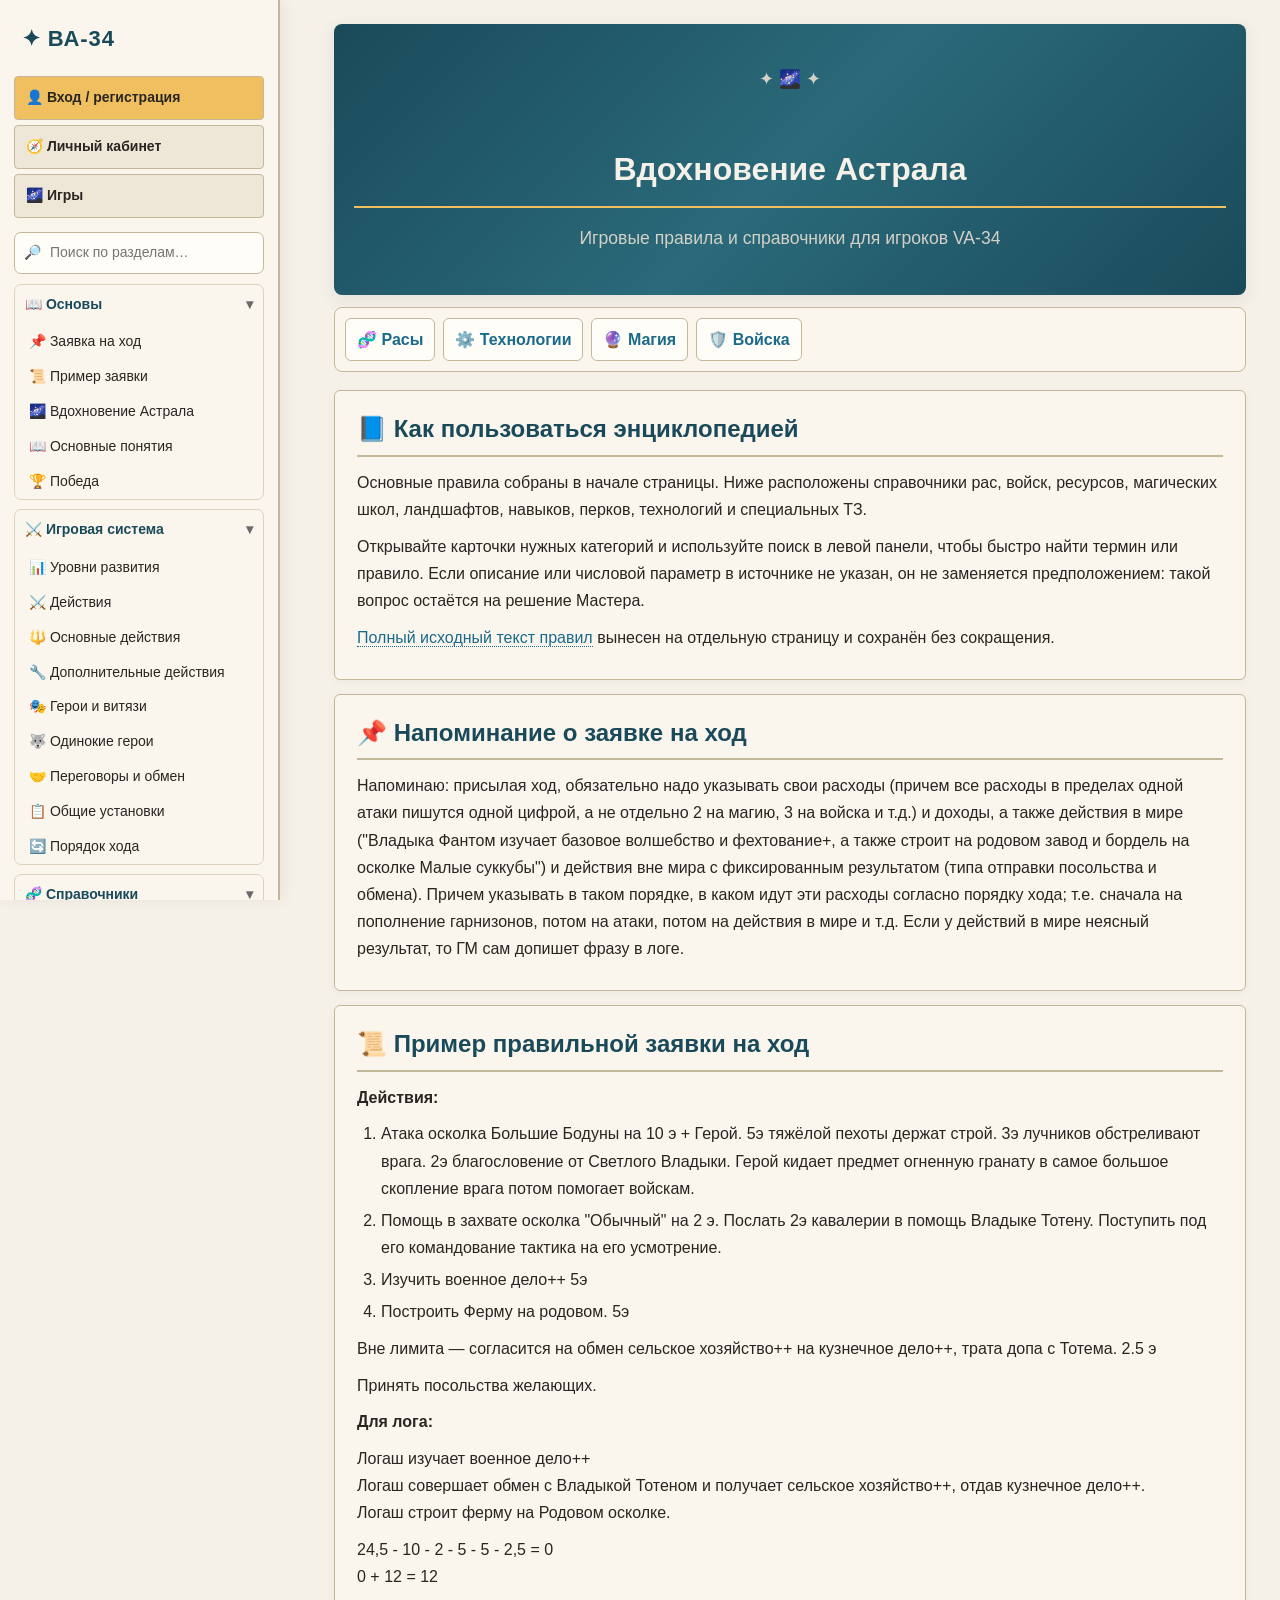
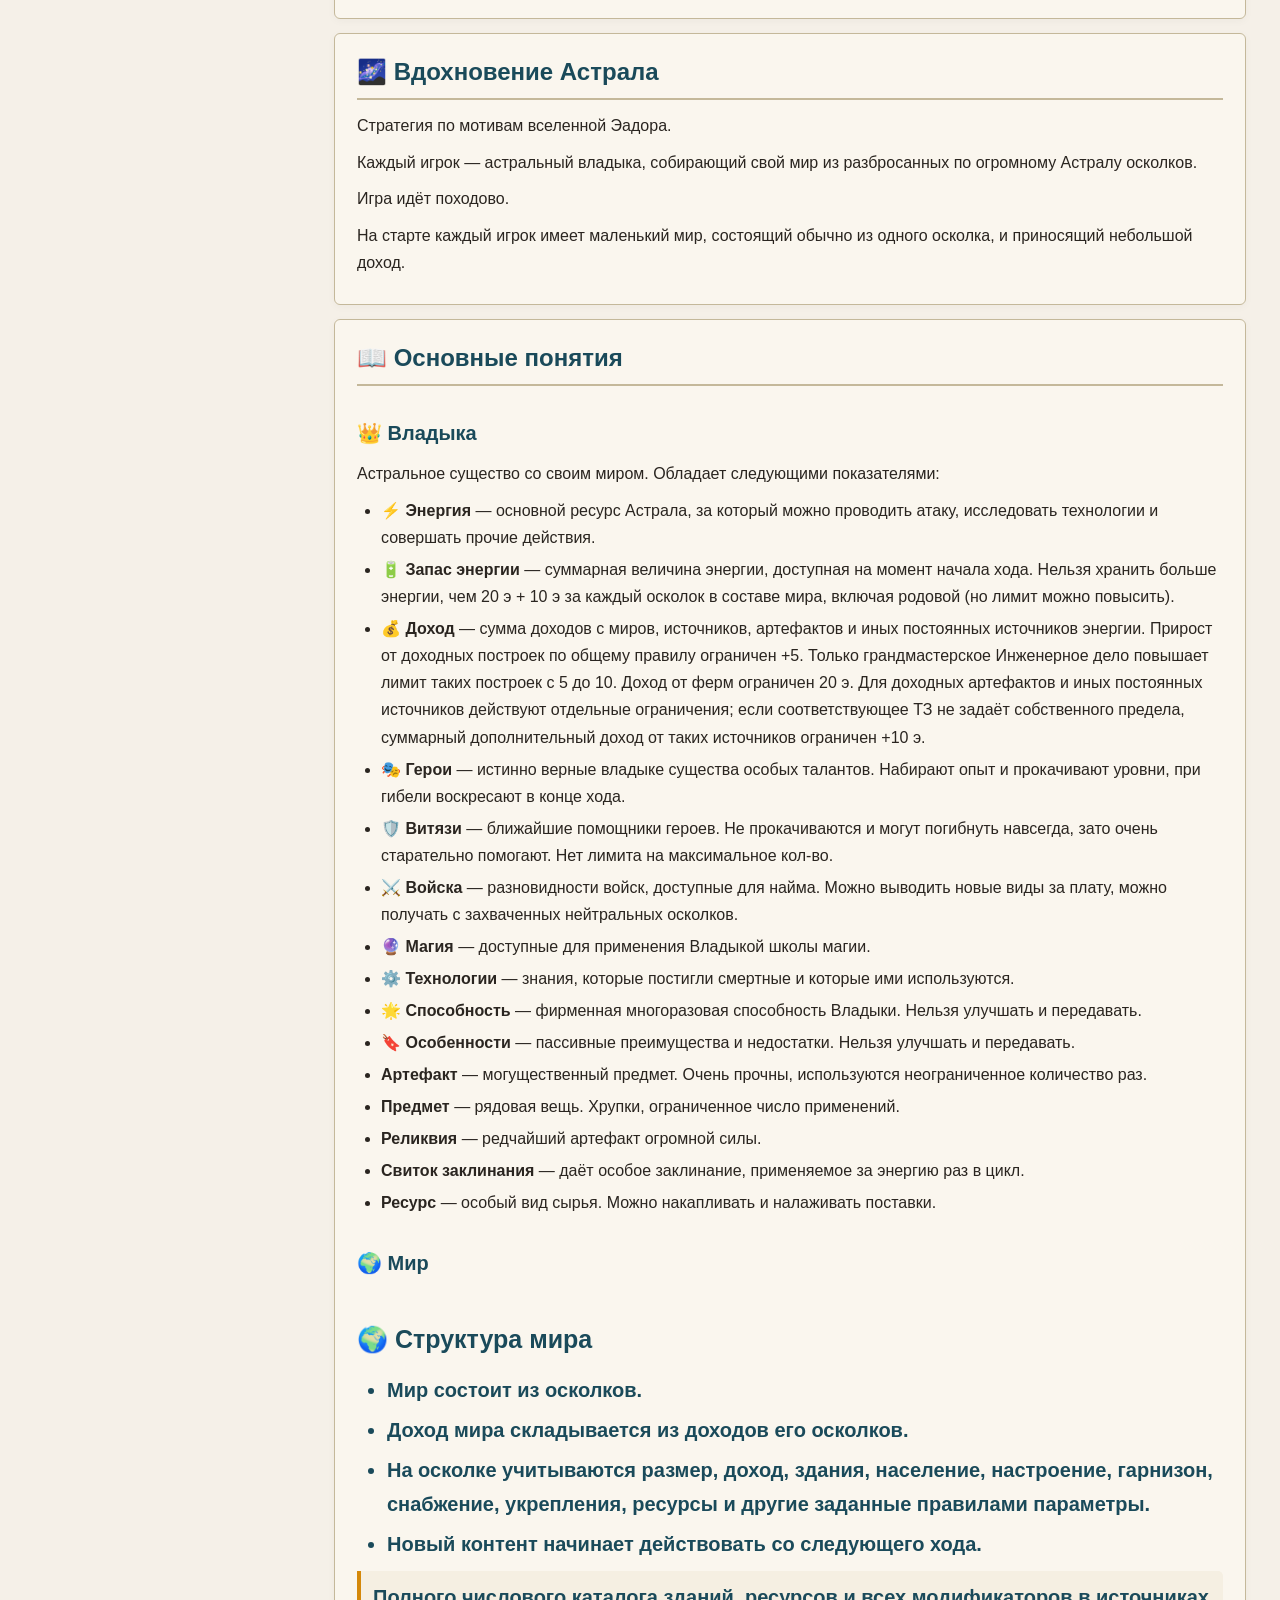
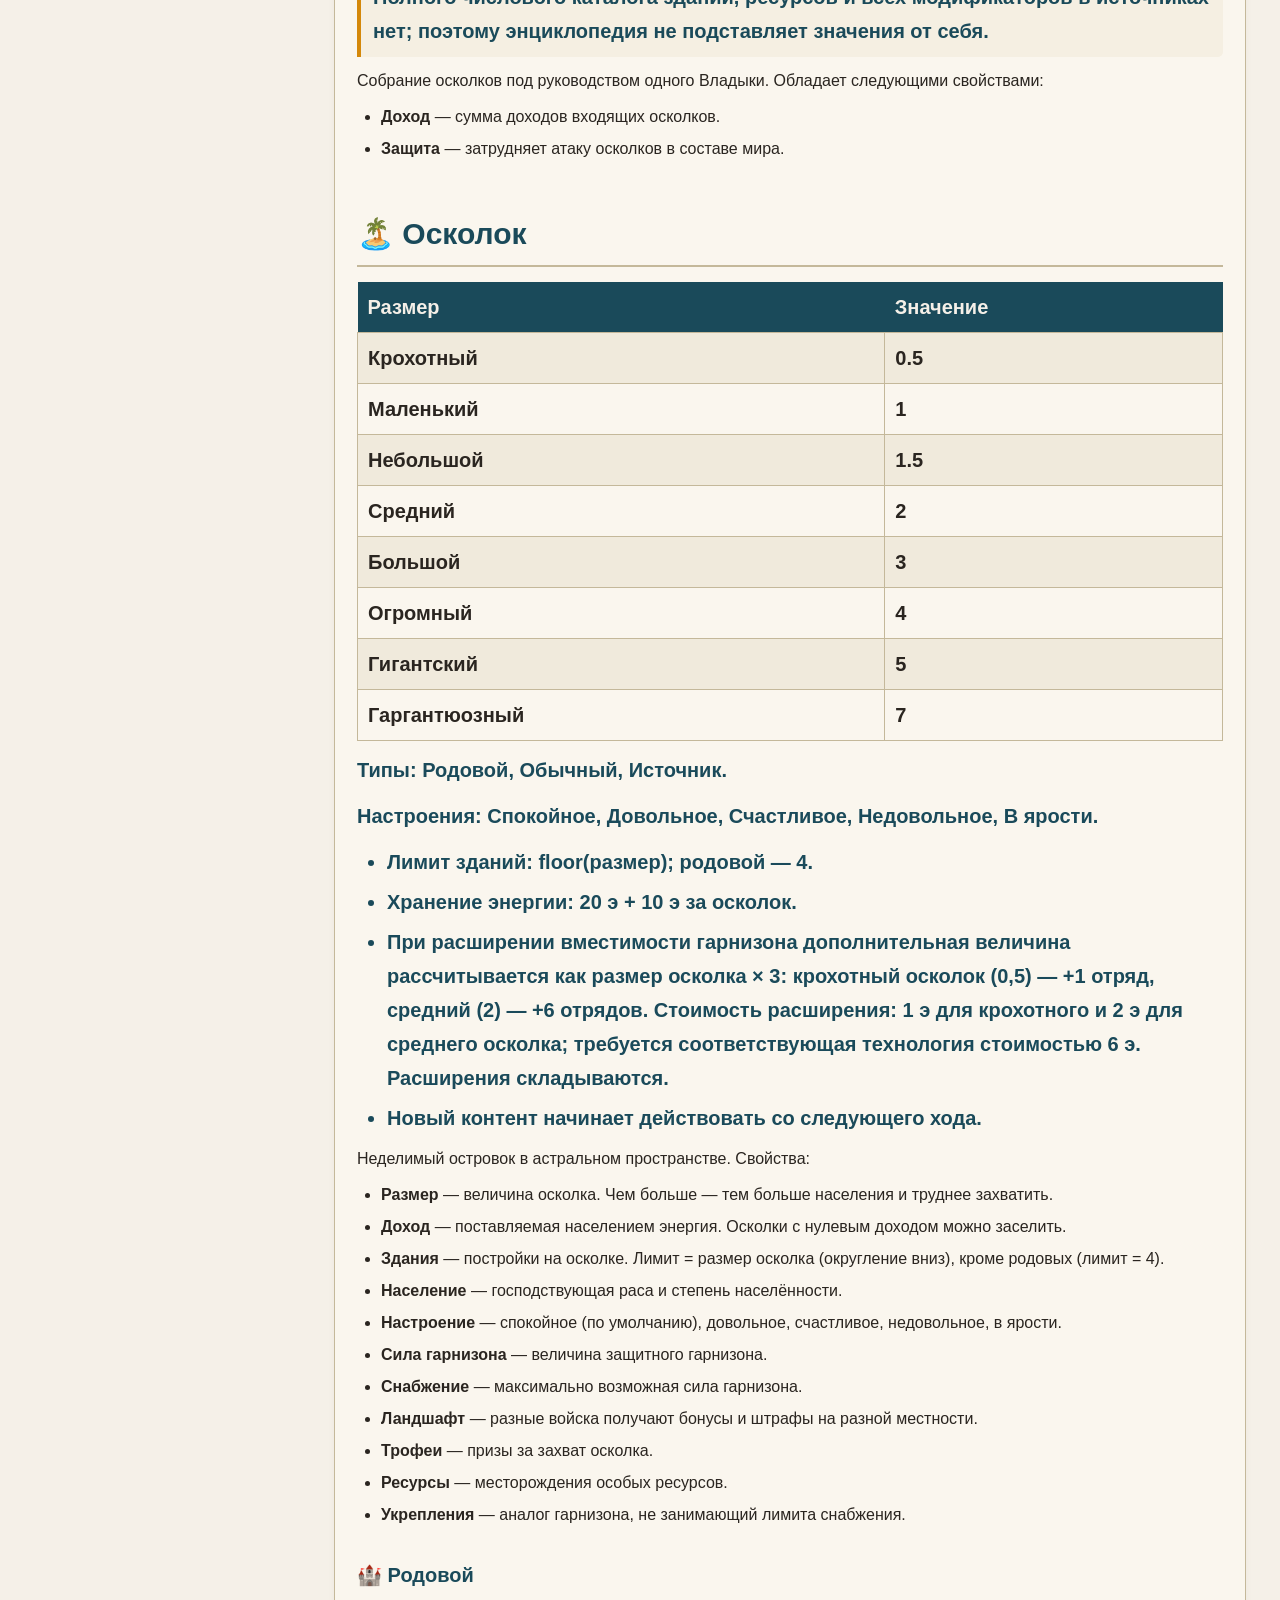
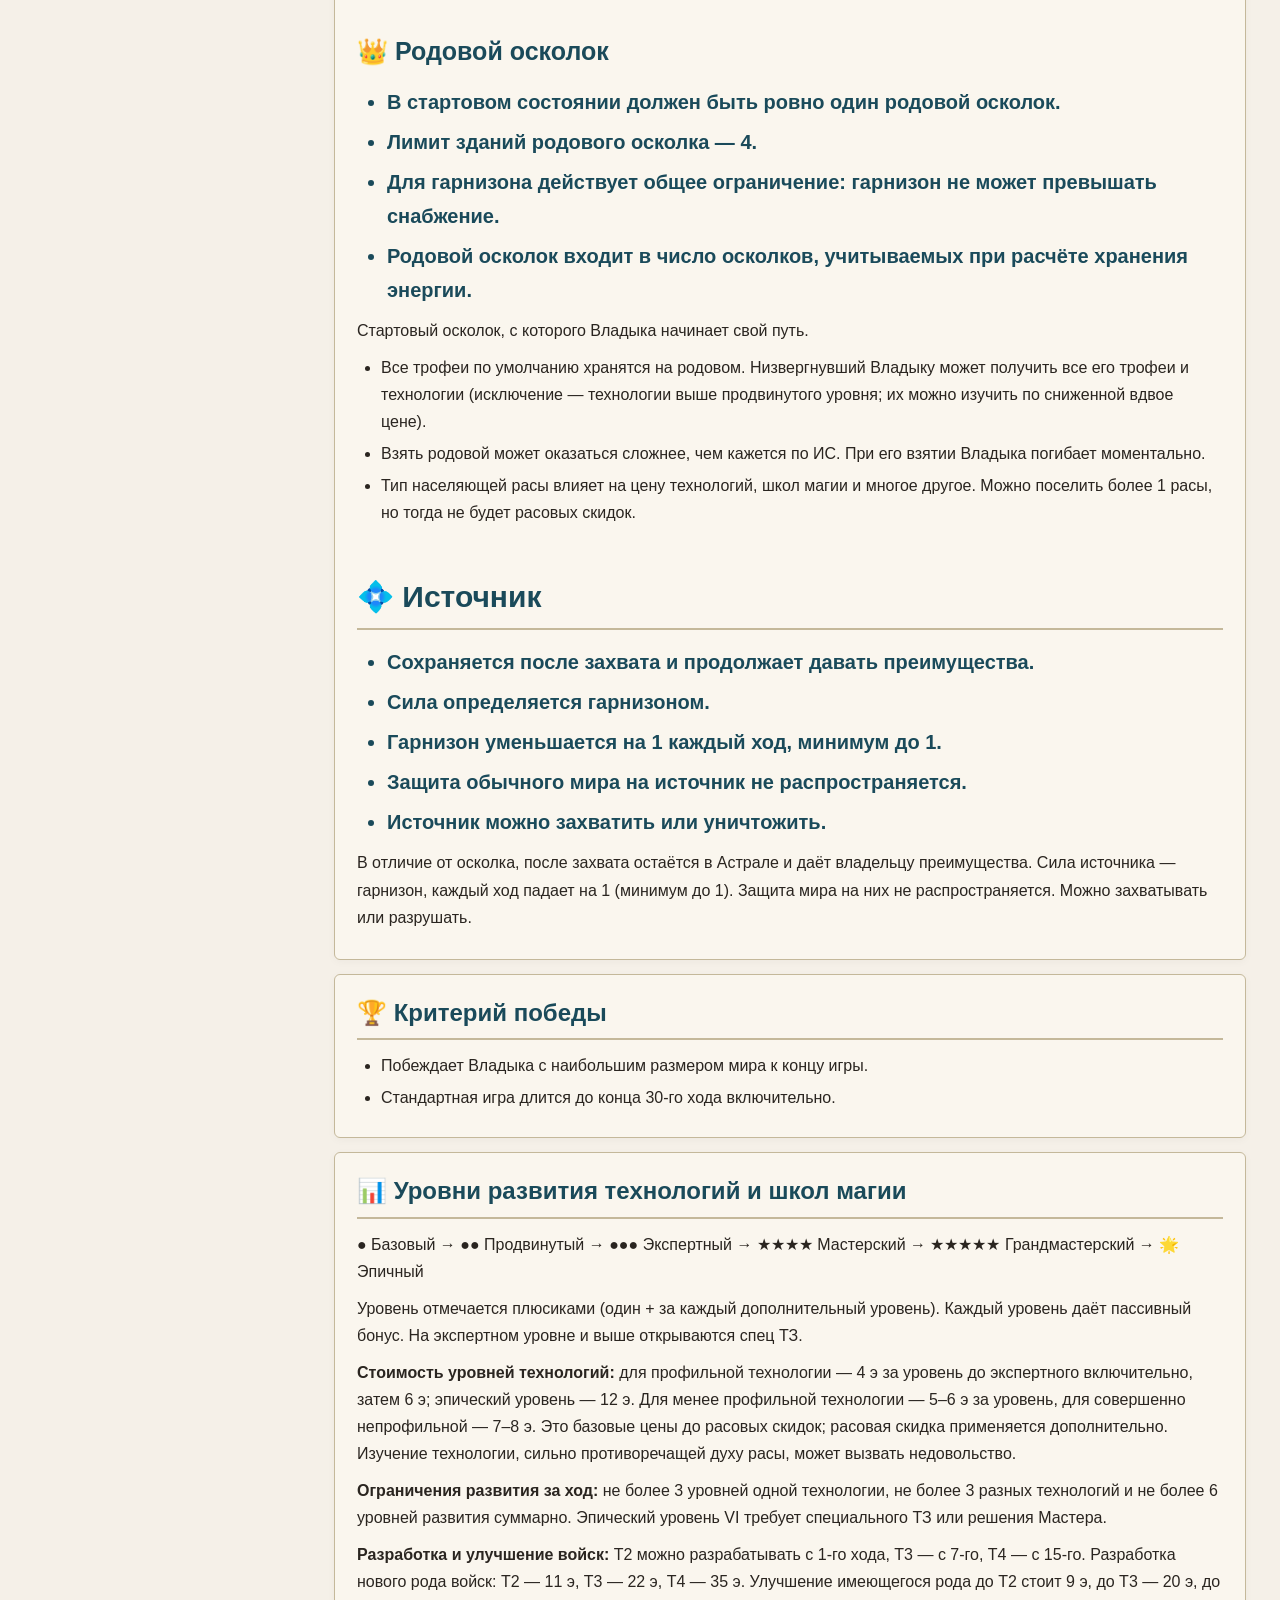
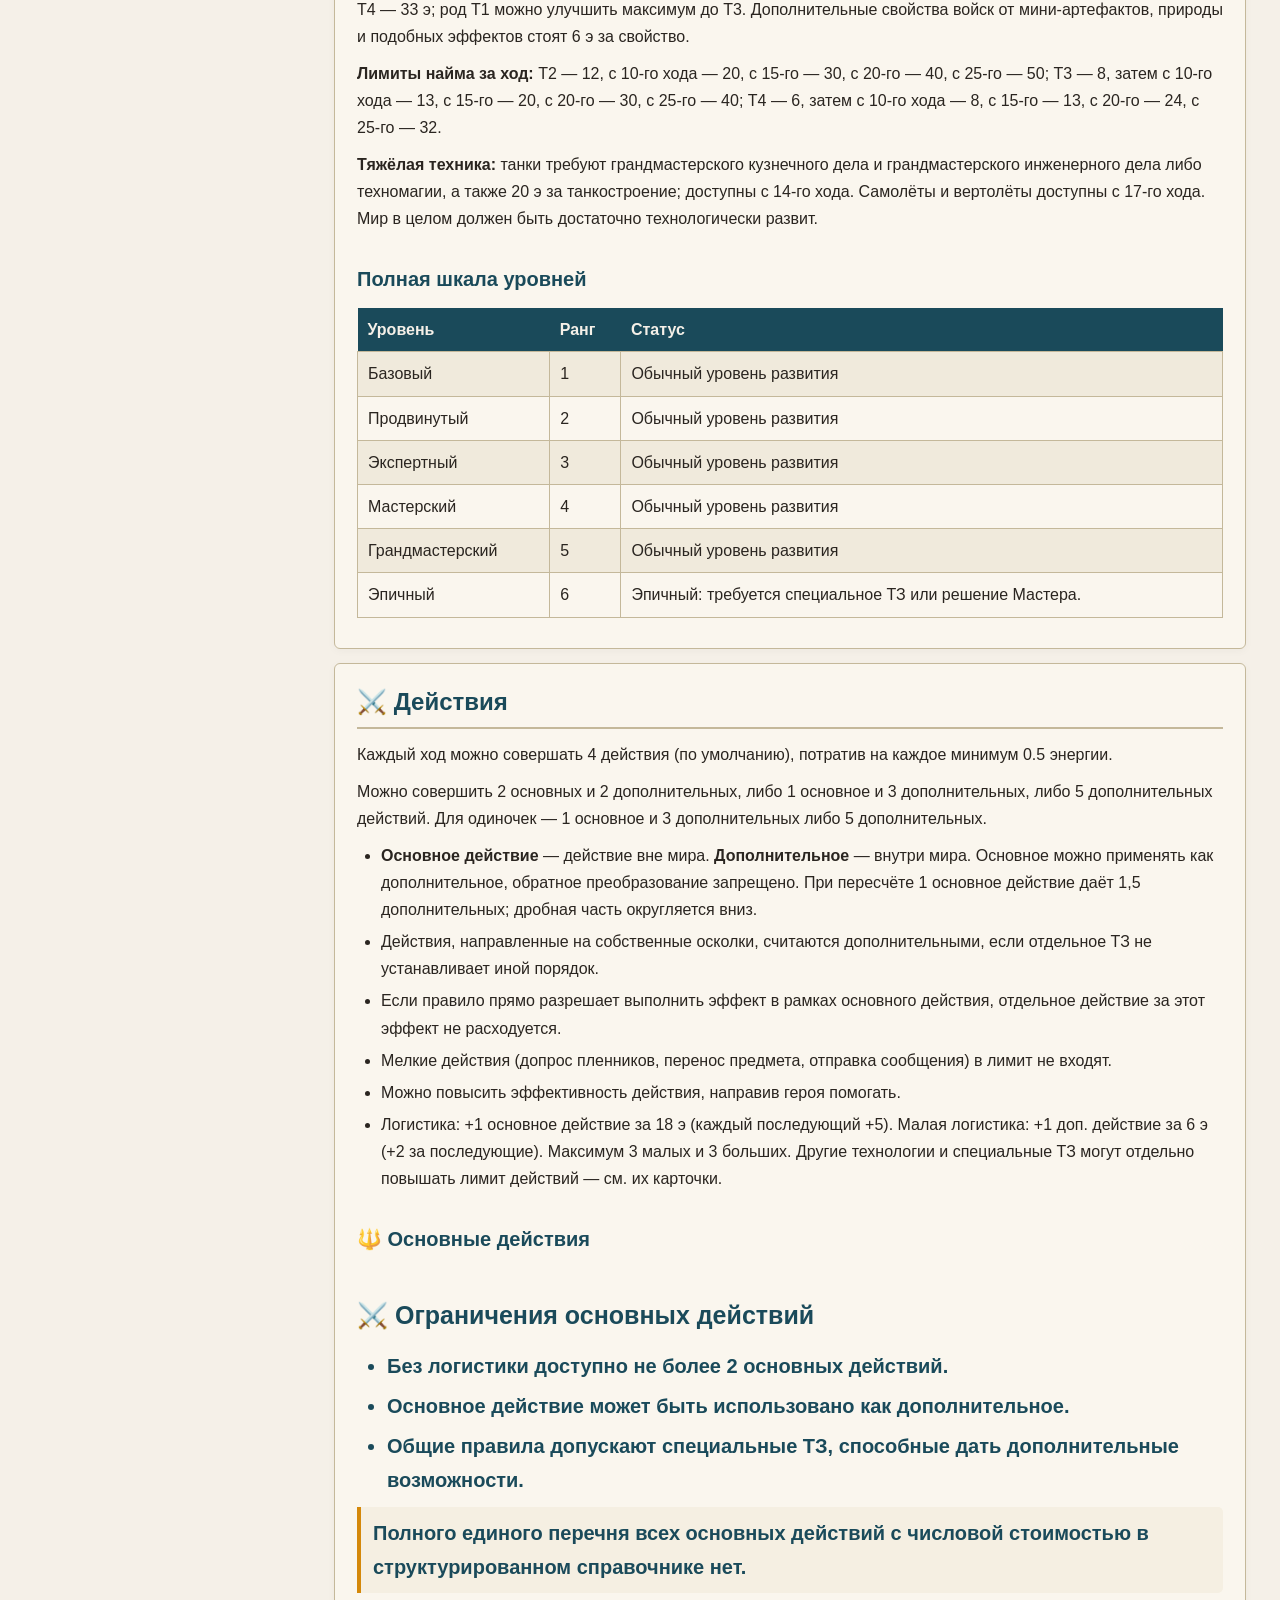
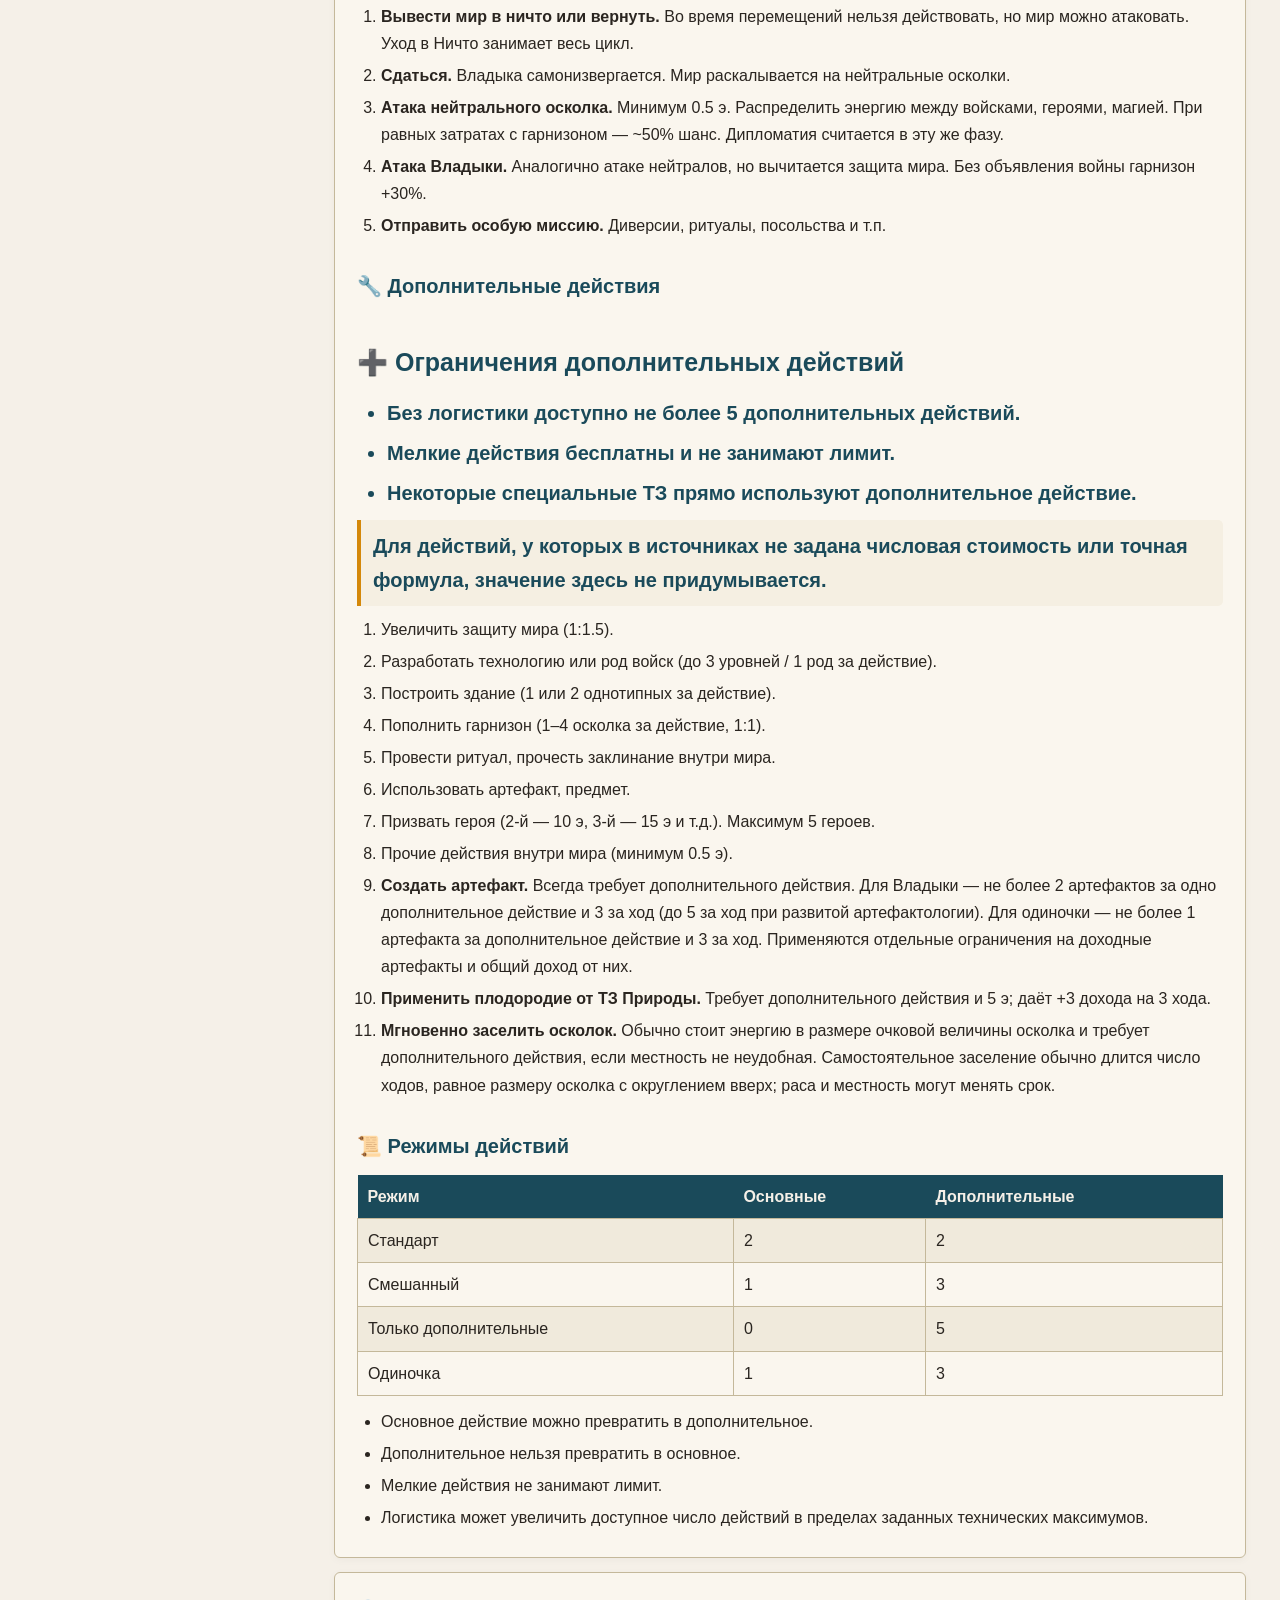
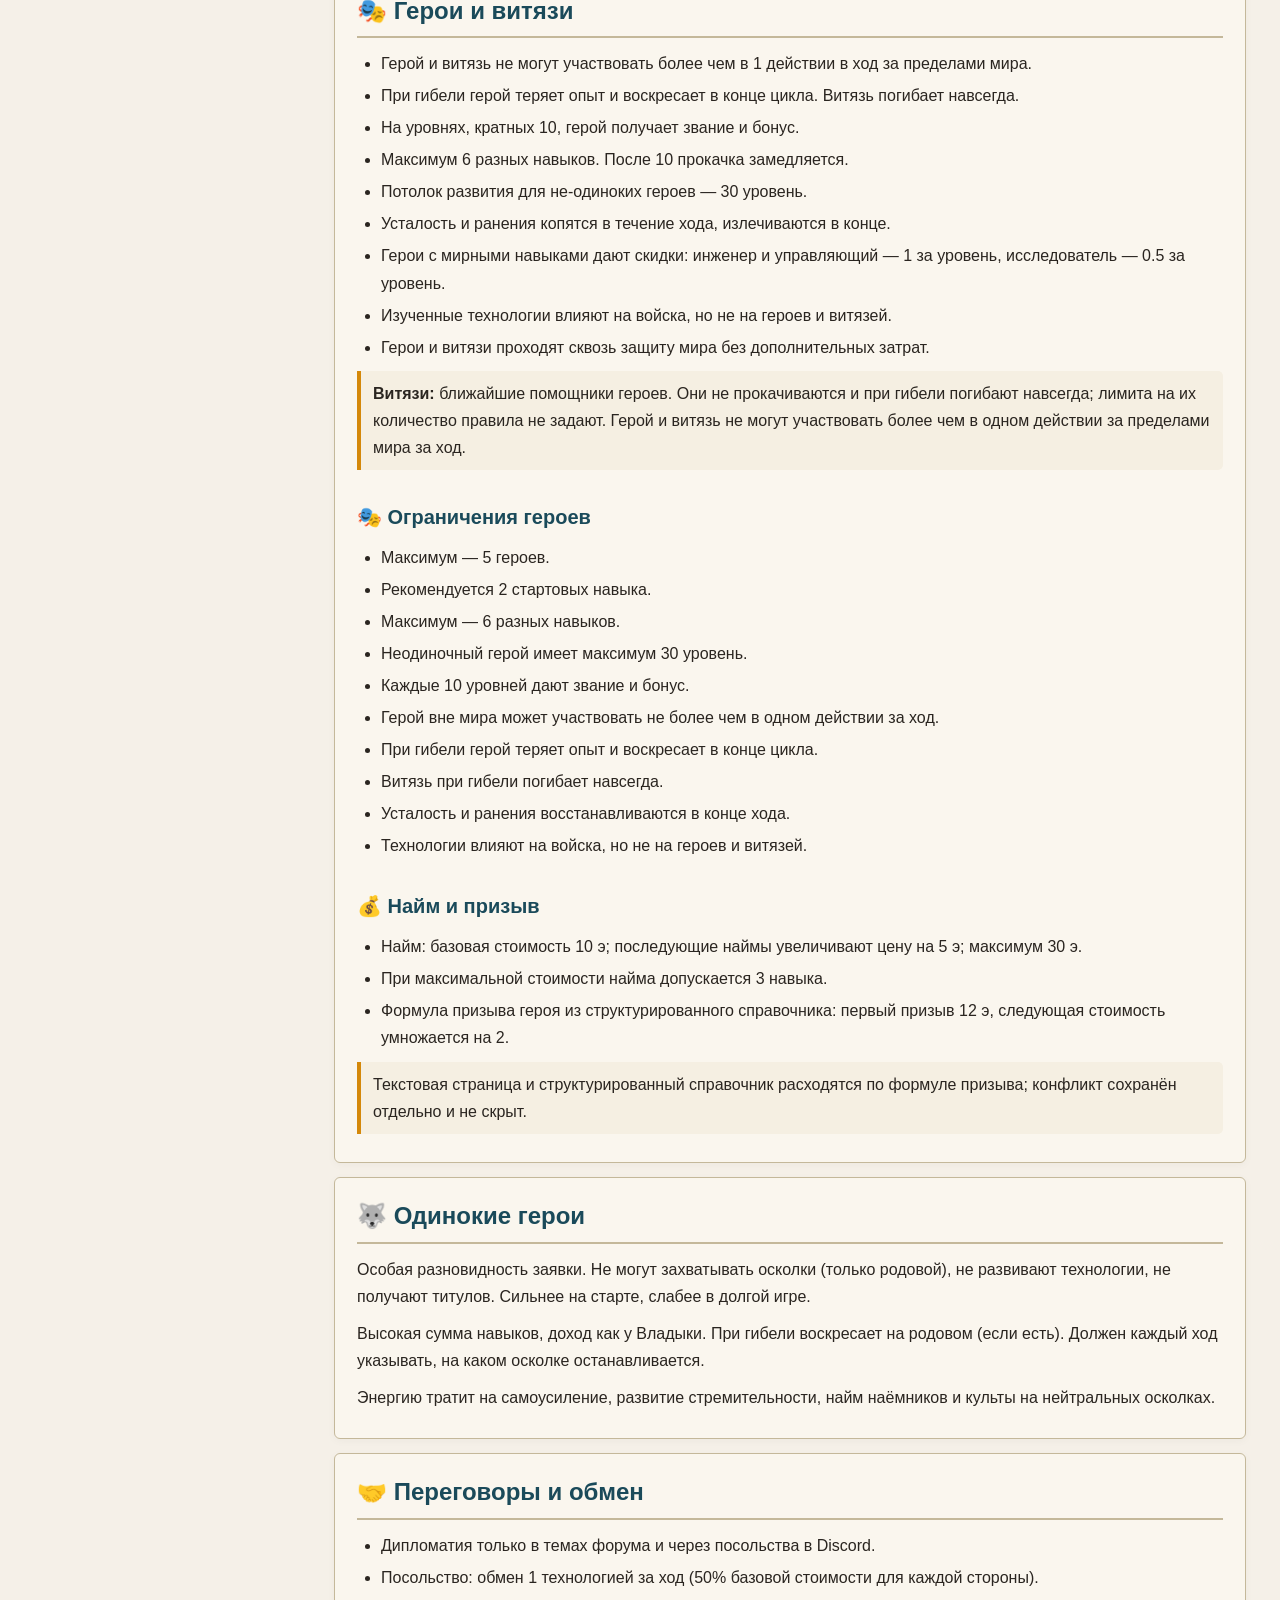
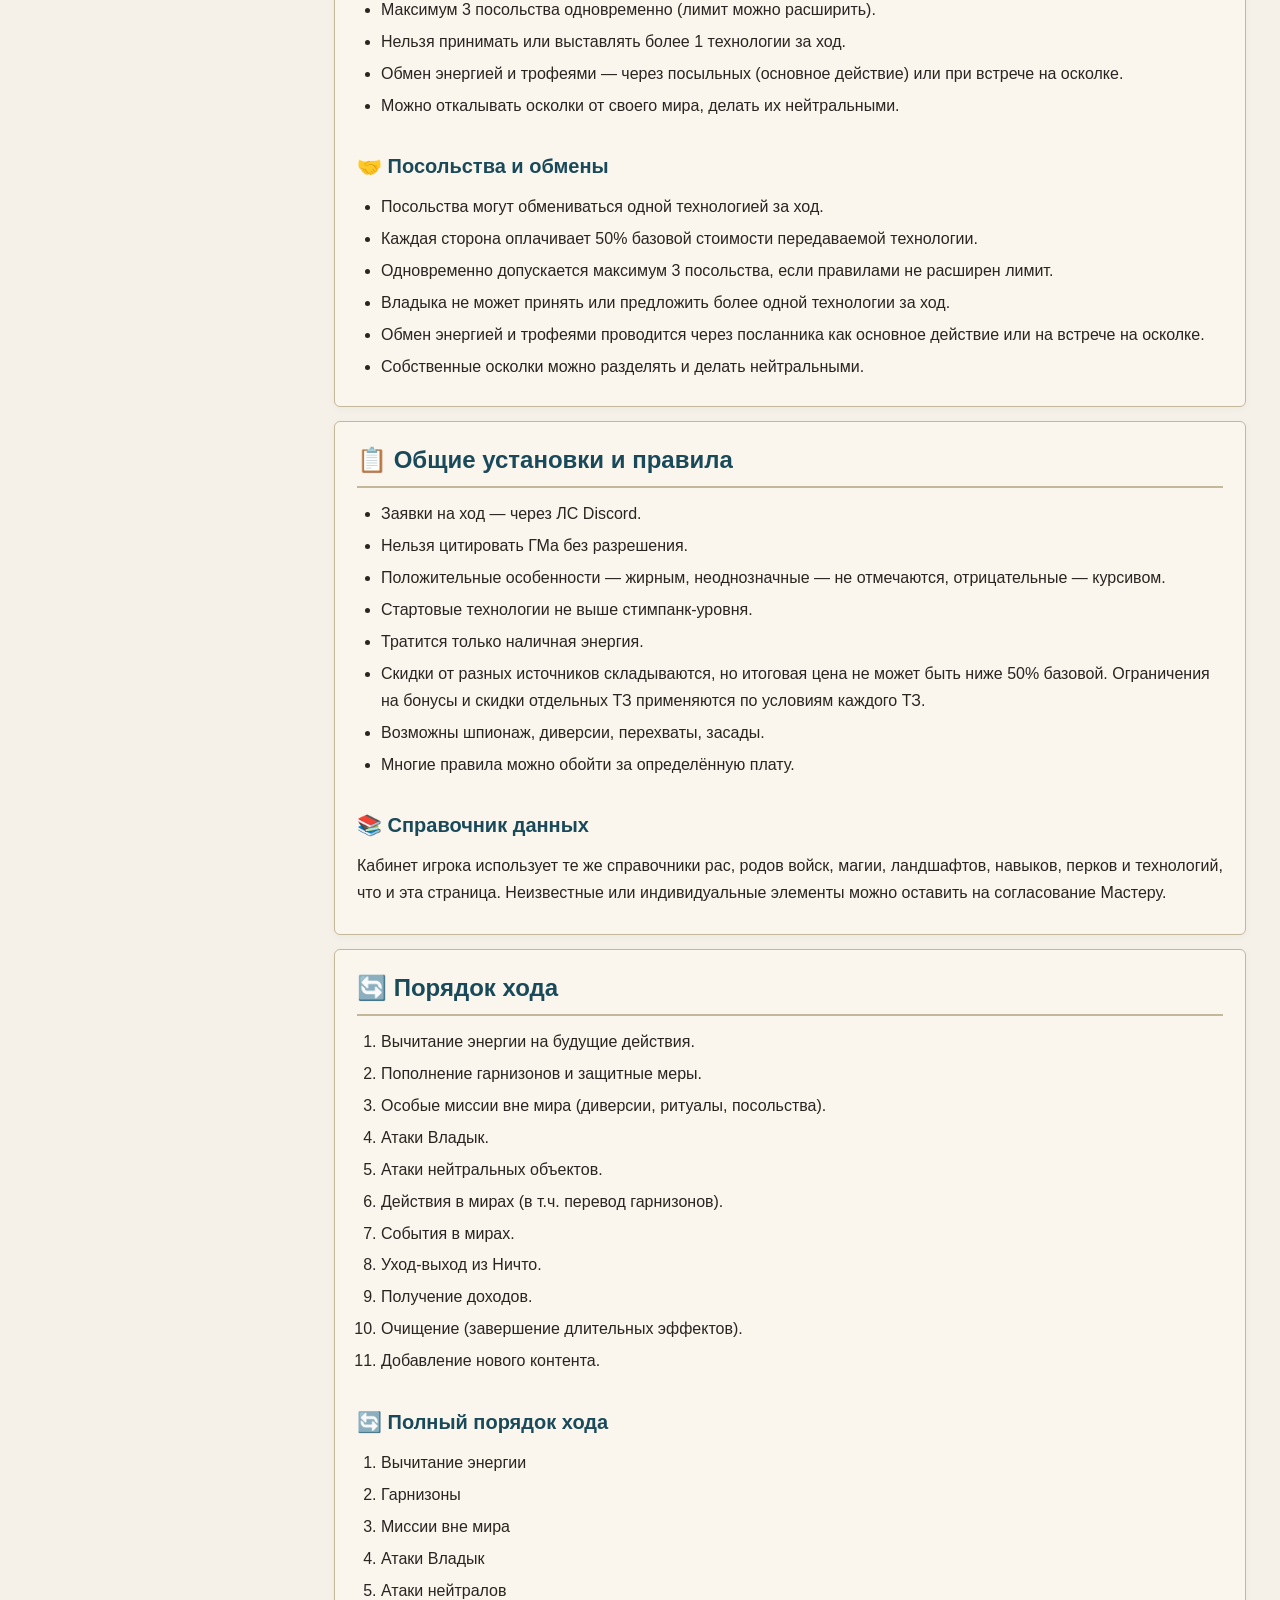
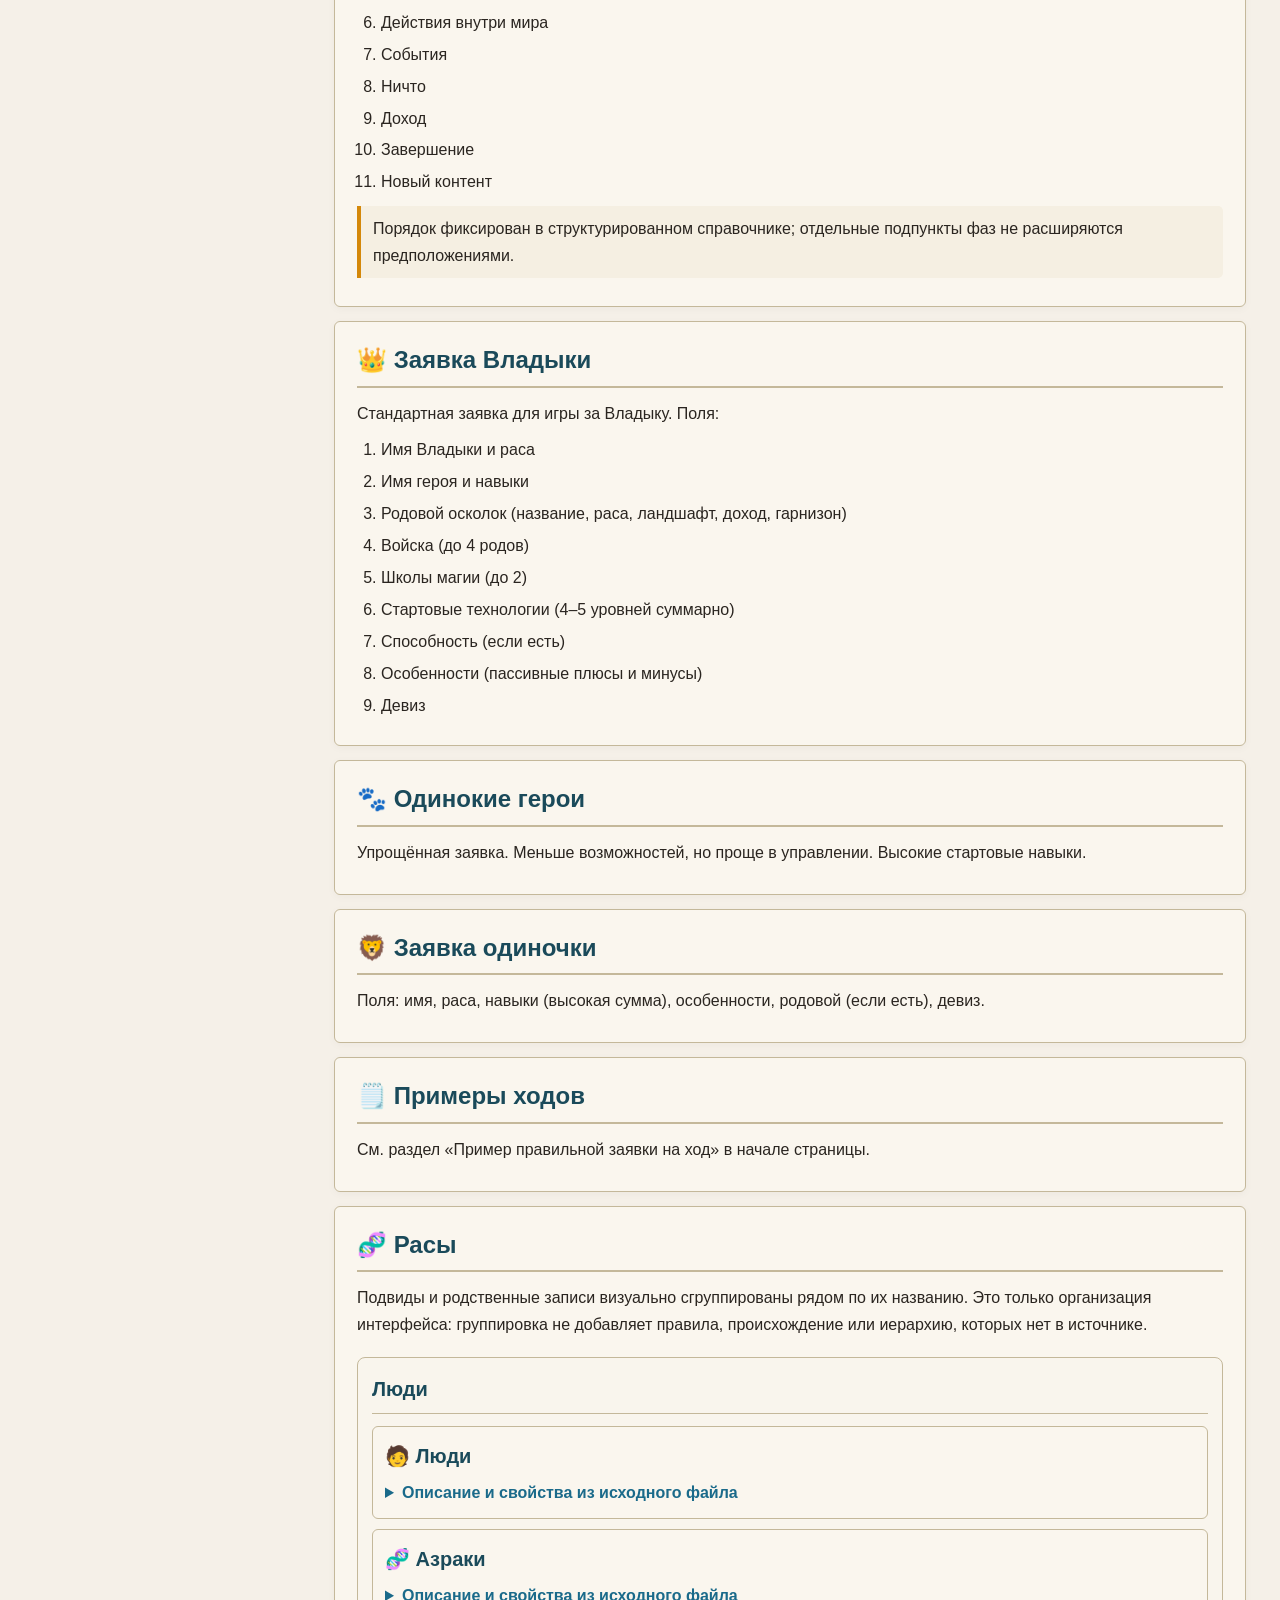
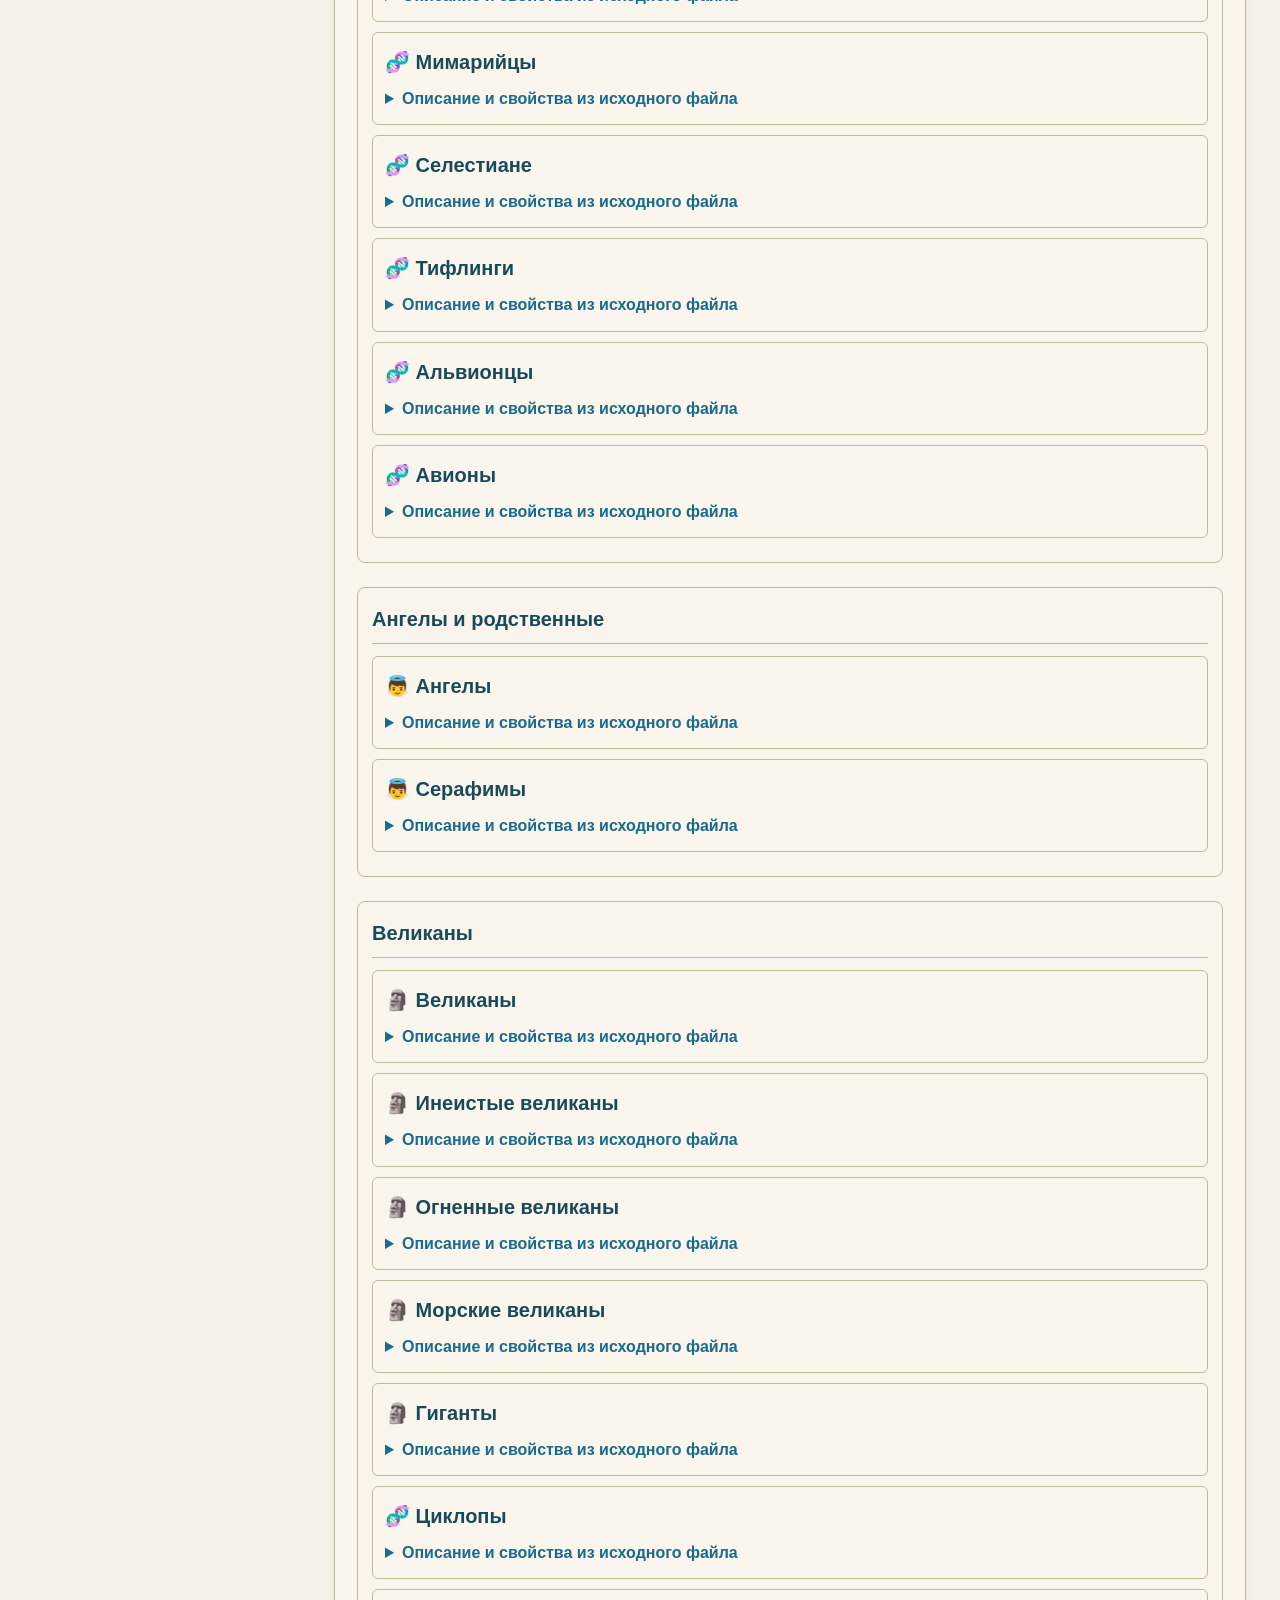
==== commit ce22234a: "Внести согласованные правила преобразования действий и суммирования скидок" ====
--- a/index.html
+++ b/index.html
@@ -215,10 +215,12 @@
 <p>Каждый ход можно совершать 4 действия (по умолчанию), потратив на каждое минимум 0.5 энергии.</p>
 <p>Можно совершить 2 основных и 2 дополнительных, либо 1 основное и 3 дополнительных, либо 5 дополнительных действий. Для одиночек — 1 основное и 3 дополнительных либо 5 дополнительных.</p>
 <ul>
-<li><strong>Основное действие</strong> — действие вне мира. <strong>Дополнительное</strong> — внутри мира. Основное можно применять как дополнительное, наоборот — нет.</li>
+<li><strong>Основное действие</strong> — действие вне мира. <strong>Дополнительное</strong> — внутри мира. Основное можно применять как дополнительное, обратное преобразование запрещено. При пересчёте 1 основное действие даёт 1,5 дополнительных; дробная часть округляется вниз.</li>
+<li>Действия, направленные на собственные осколки, считаются дополнительными, если отдельное ТЗ не устанавливает иной порядок.</li>
+<li>Если правило прямо разрешает выполнить эффект в рамках основного действия, отдельное действие за этот эффект не расходуется.</li>
 <li>Мелкие действия (допрос пленников, перенос предмета, отправка сообщения) в лимит не входят.</li>
 <li>Можно повысить эффективность действия, направив героя помогать.</li>
-<li>Логистика: +1 основное действие за 18 э (каждый последующий +5). Малая логистика: +1 доп. действие за 6 э (+2 за последующие). Максимум 3 малых и 3 больших.</li>
+<li>Логистика: +1 основное действие за 18 э (каждый последующий +5). Малая логистика: +1 доп. действие за 6 э (+2 за последующие). Максимум 3 малых и 3 больших. Другие технологии и специальные ТЗ могут отдельно повышать лимит действий — см. их карточки.</li>
 </ul>
 
 <h3 id="mainactions">🔱 Основные действия</h3>
@@ -292,7 +294,7 @@
 <li>Положительные особенности — жирным, неоднозначные — не отмечаются, отрицательные — курсивом.</li>
 <li>Стартовые технологии не выше стимпанк-уровня.</li>
 <li>Тратится только наличная энергия.</li>
-<li>Скидки не снижают цену ниже 50%.</li>
+<li>Скидки от разных источников складываются, но итоговая цена не может быть ниже 50% базовой. Ограничения на бонусы и скидки отдельных ТЗ применяются по условиям каждого ТЗ.</li>
 <li>Возможны шпионаж, диверсии, перехваты, засады.</li>
 <li>Многие правила можно обойти за определённую плату.</li>
 </ul>
@@ -399,31 +401,8 @@
 </section>
 
 <section id="special-tz" class="section">
-<h2>🧩 Специальные ТЗ</h2>
-<p>Только ТЗ, уже присутствующие в текущем каталоге правил:</p>
-<ul>
-<li><b>Инженерное дело — укрепления</b>: +8 к защите; укрепления 1 э = 1,5 силы; лимит 3×размер осколка.</li>
-<li><b>Инженерное дело — минирование</b>: минирование своих и нейтральных осколков; бесплатно дополнительным действием или сильнее за до 5 э.</li>
-<li><b>Инженерное дело — расширение лимита построек</b>: лимит построек на доход 5→10.</li>
-<li><b>Инженерное дело — искусственный осколок</b>: создание одного искусственного осколка дополнительным действием.</li>
-<li><b>Инженерное дело — бесплатное здание</b>: 1 здание без энергии и действия; стоимость около 14–15 э.</li>
-<li><b>Военное дело — тренировочные плацы</b>: раз в цикл вне лимита действий.</li>
-<li><b>Военное дело — повторная атака</b>: 40% оставшихся гарнизоном атаковавших войск могут атаковать снова.</li>
-<li><b>Военное дело — дополнительная атака</b>: +1 основное действие только на атаку.</li>
-<li><b>Военное дело — объявленная война</b>: атаки после объявления войны намного эффективнее.</li>
-<li><b>Отключение технологий водой</b>: стандартные технологии — 2 э за уровень, эпическая — 10 э. Отключение длится 2 хода; можно отключать не все уровни, а начиная с верхних. Высокая защита мира может увеличить цену. Для дорогих нестандартных технологий цену определяет Мастер.</li>
-<li><b>Преобразование в рай</b>: 6 э за осколок; +1 дохода; настроение «Счастливое».</li>
-<li><b>Полузатопление осколка</b>: около 2 э × размер осколка.</li>
-<li><b>Вытягивание света</b>: +4 э за осколок; ухудшает боеспособность не видящих в темноте.</li>
-<li><b>Создание артефактов</b>: всегда требует дополнительного действия. Владыка может создать до 2 артефактов за одно дополнительное действие и до 3 за ход (до 5 за ход при развитой артефактологии); на одном осколке — максимум 1 доходный артефакт (реактор), а суммарный доход от артефактов Владыки — не более 10 э. Одиночка может создать до 1 артефакта за дополнительное действие и до 3 за ход; максимум 4 доходных артефакта и 15 э дохода от них.</li>
-<li><b>Стоимость артефактов</b>: обычно 5 э за +1 к навыку; реактор +1 стоит 5 э. Скидки: герой Владыки со Знатоком — 0,5 э за уровень навыка, максимум участие в 2 артефактах за ход и цена не ниже 1 э; одиночка — 1 э за уровень навыка на все артефакты за ход, но цена не ниже 50% базовой. Одиночка может создавать дорогой артефакт в несколько ходов, каждый ход тратя действие и вкладывая навык.</li>
-<li><b>Ограничения эффектов артефактов</b>: нельзя создавать артефакты, повышающие навыки Инженера, Управляющего, Знатока и т. п., а также реликвии, если Мастер отдельно не разрешил. Нельзя создавать Ауру разрушения, Навигатора, Ослабляющую ауру, Белый шум, Техноауру, Эссенцию душ, Исчадие, Аватара, навыки «2 в 1», Метаморфа, Ритуалиста и мирные навыки вроде Управляющего. Стандартная цена нового свойства мини-артефакта — 8 э; особо сильные свойства дороже. Т1 допускает 4 свойства, Т2 — 3, далее по убыванию.</li>
-<li><b>Плодородие от ТЗ Природы</b>: требует дополнительного действия и 5 э; даёт +3 к доходу на 3 хода.</li>
-<li><b>Продажа ресурсов</b>: одну партию ресурса можно продать за 3 э на 1 э дохода населения (1 партия = 1 э дохода = 3 э) раз в 5 ходов, либо раз в 3 хода при грандмастерской Экономике. Уже полученные 5 э за партию не пересчитываются.</li>
-<li><b>Экономика ТЗ и жертвоприношения</b>: экономика ТЗ даёт 3 э × размер осколка и 3 э × тир ресурса; опустошённый осколок приносит половину дохода (округление вверх), ресурсы не учитываются. Восстановление осколка длится число ходов, равное его размеру (округление вверх), восстановление ресурсов — 2 хода × тир ресурса. Жертвы населения дают 3 × размер или 3 × доход населения без демонологии; с демонологией — 4 × размер или 4 × доход; с кровью — 4 × размер или доход; с обеими школами — 5 × размер или доход. При сравнении с доходом населения не учитывать модификаторы ферм и настроения. Жертвы магией крови сами по себе не усиливают Хаос.</li>
-<li><b>Грабёж караванов</b>: требует дополнительного действия и 1 э войск; базовый шанс обнаружить караван между двумя конкретными Владыками — 50%. Награда — 4 э × доход каравана или 4 э × тир ресурса (базовый ресурс — тир 1, продвинутый — тир 2 и т. д.). Повторные попытки и специализация на разведке могут повышать шанс.</li>
-<li><b>Засада / перехват</b>: доступна при наличии Разведки или Шпионажа; сама засада — основное действие. Выбирается цель (перемещение из определённого мира или конкретный герой), объём выделенных сил и, для перемещения, номер перехватываемого действия (по умолчанию первое).</li>
-</ul>
+<h2>🧩 Прочие специальные ТЗ</h2>
+<p>ТЗ, относящиеся к конкретной технологии или школе магии, размещены в карточках соответствующих разделов. Здесь собраны специальные ТЗ, не привязанные к отдельной технологии или школе.</p>
 </section>
 
 
@@ -434,5 +413,6 @@
 
 </div>
 <script src="rules-data.js?v=20261113a"></script><script src="special-tz-data.js?v=20261113a"></script><script src="rules-source-data.js?v=20261006b"></script><script src="rules-catalog.js?v=20261113a"></script>
-<script src="encyclopedia-ui.js?v=20261007d"></script>\n</body>
+<script src="encyclopedia-ui.js?v=20261007d"></script>
+</body>
 </html>
